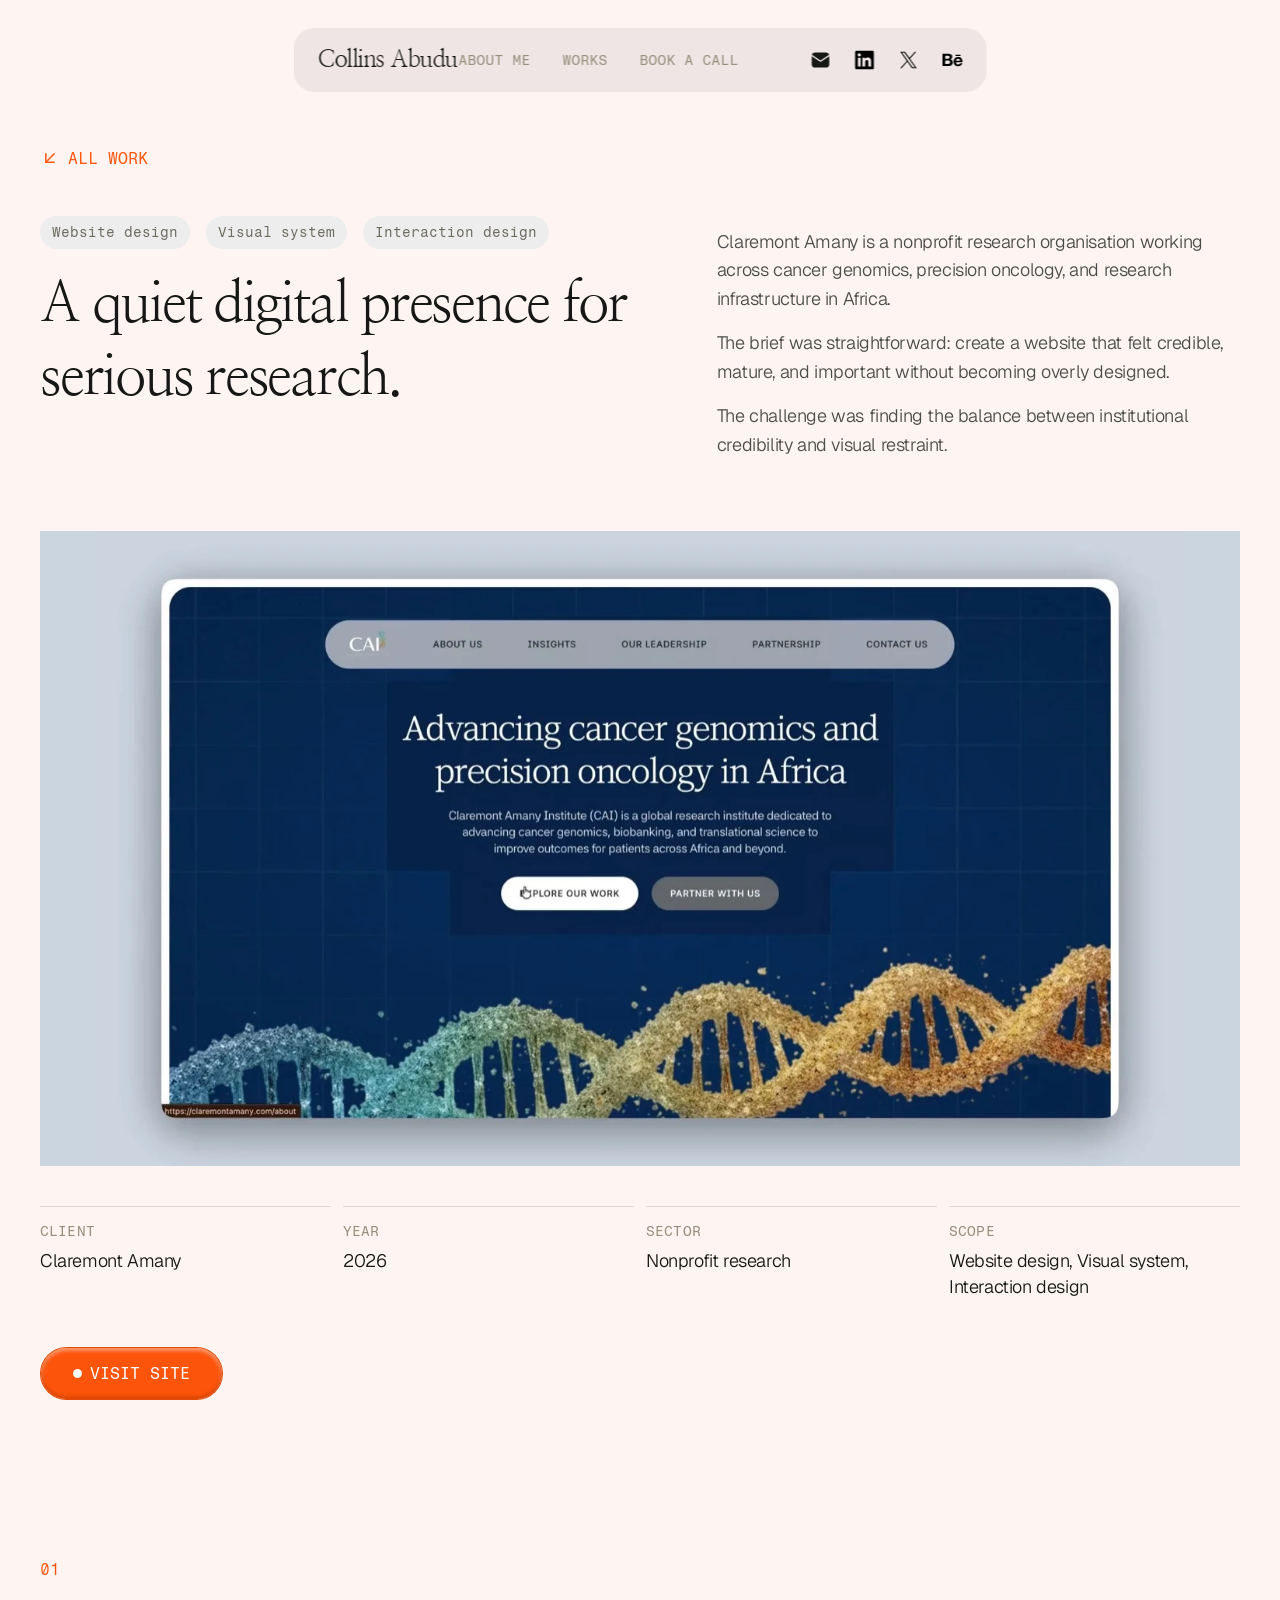
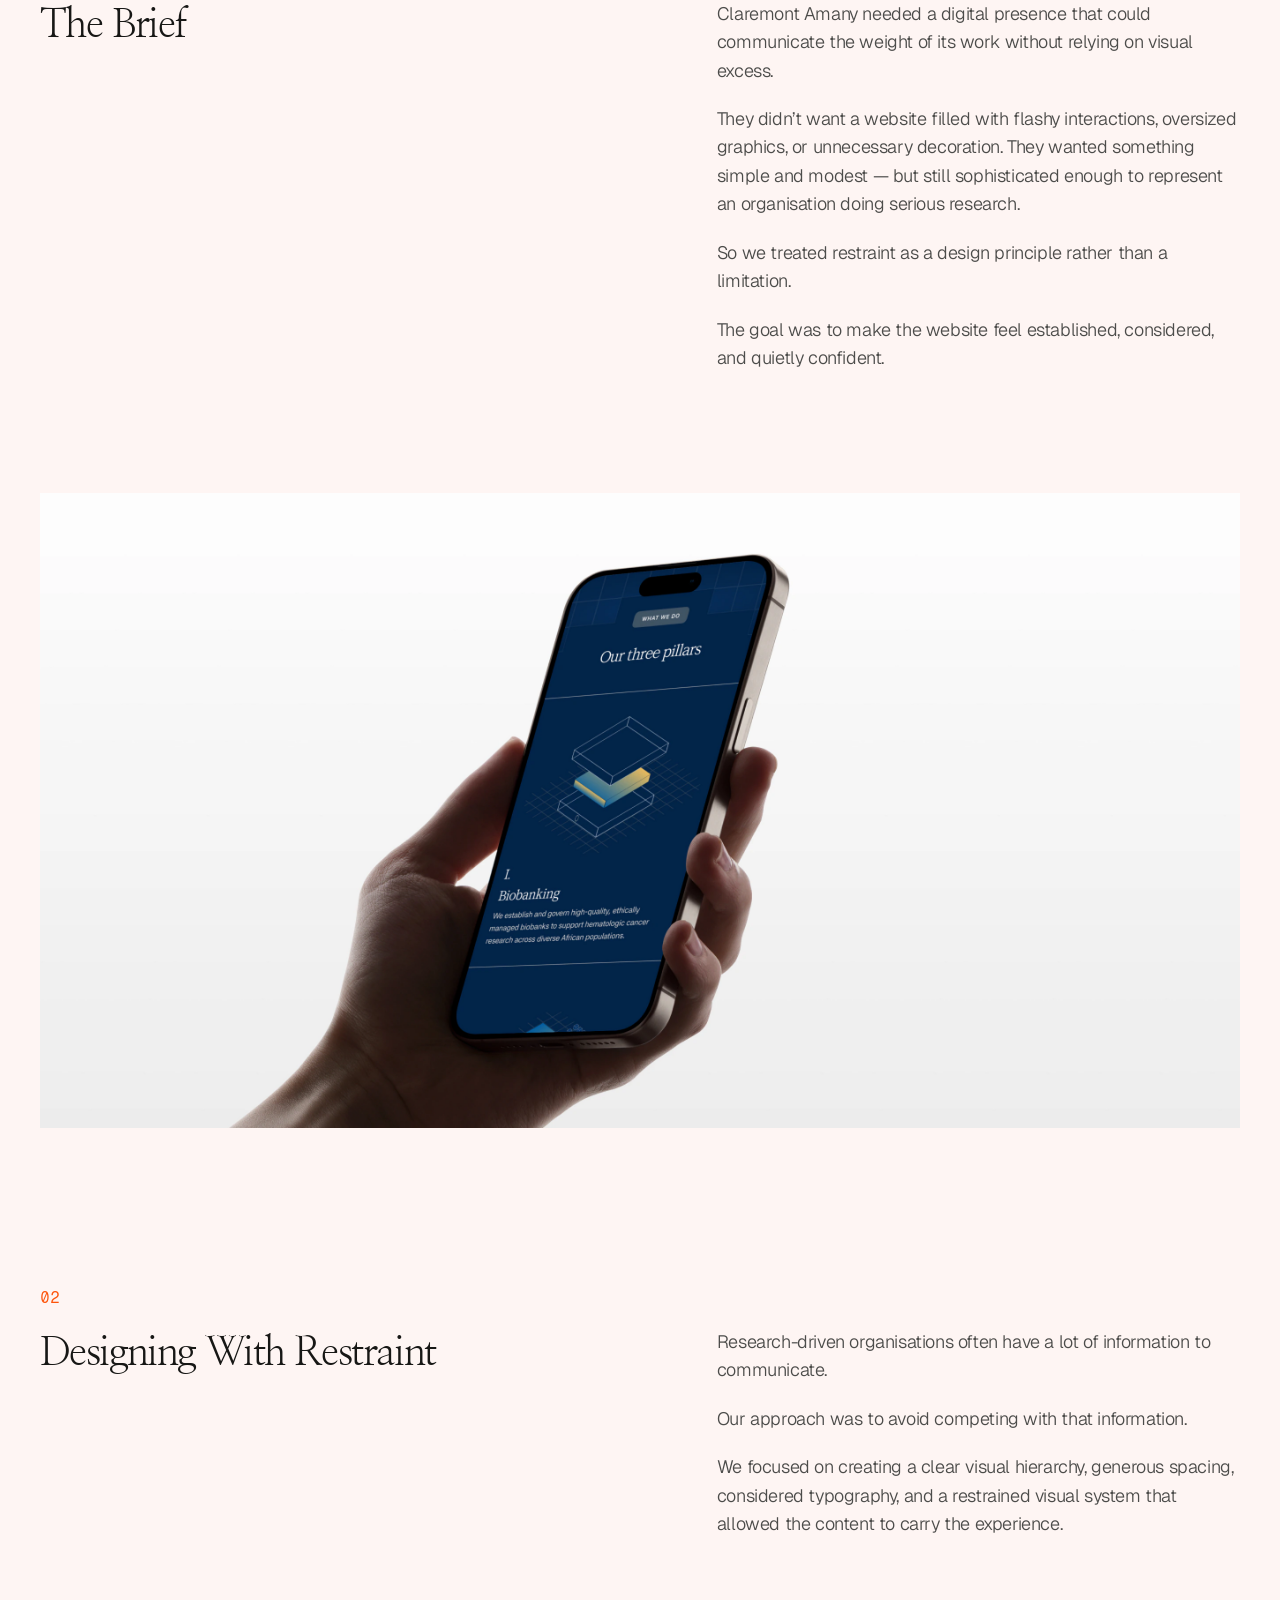
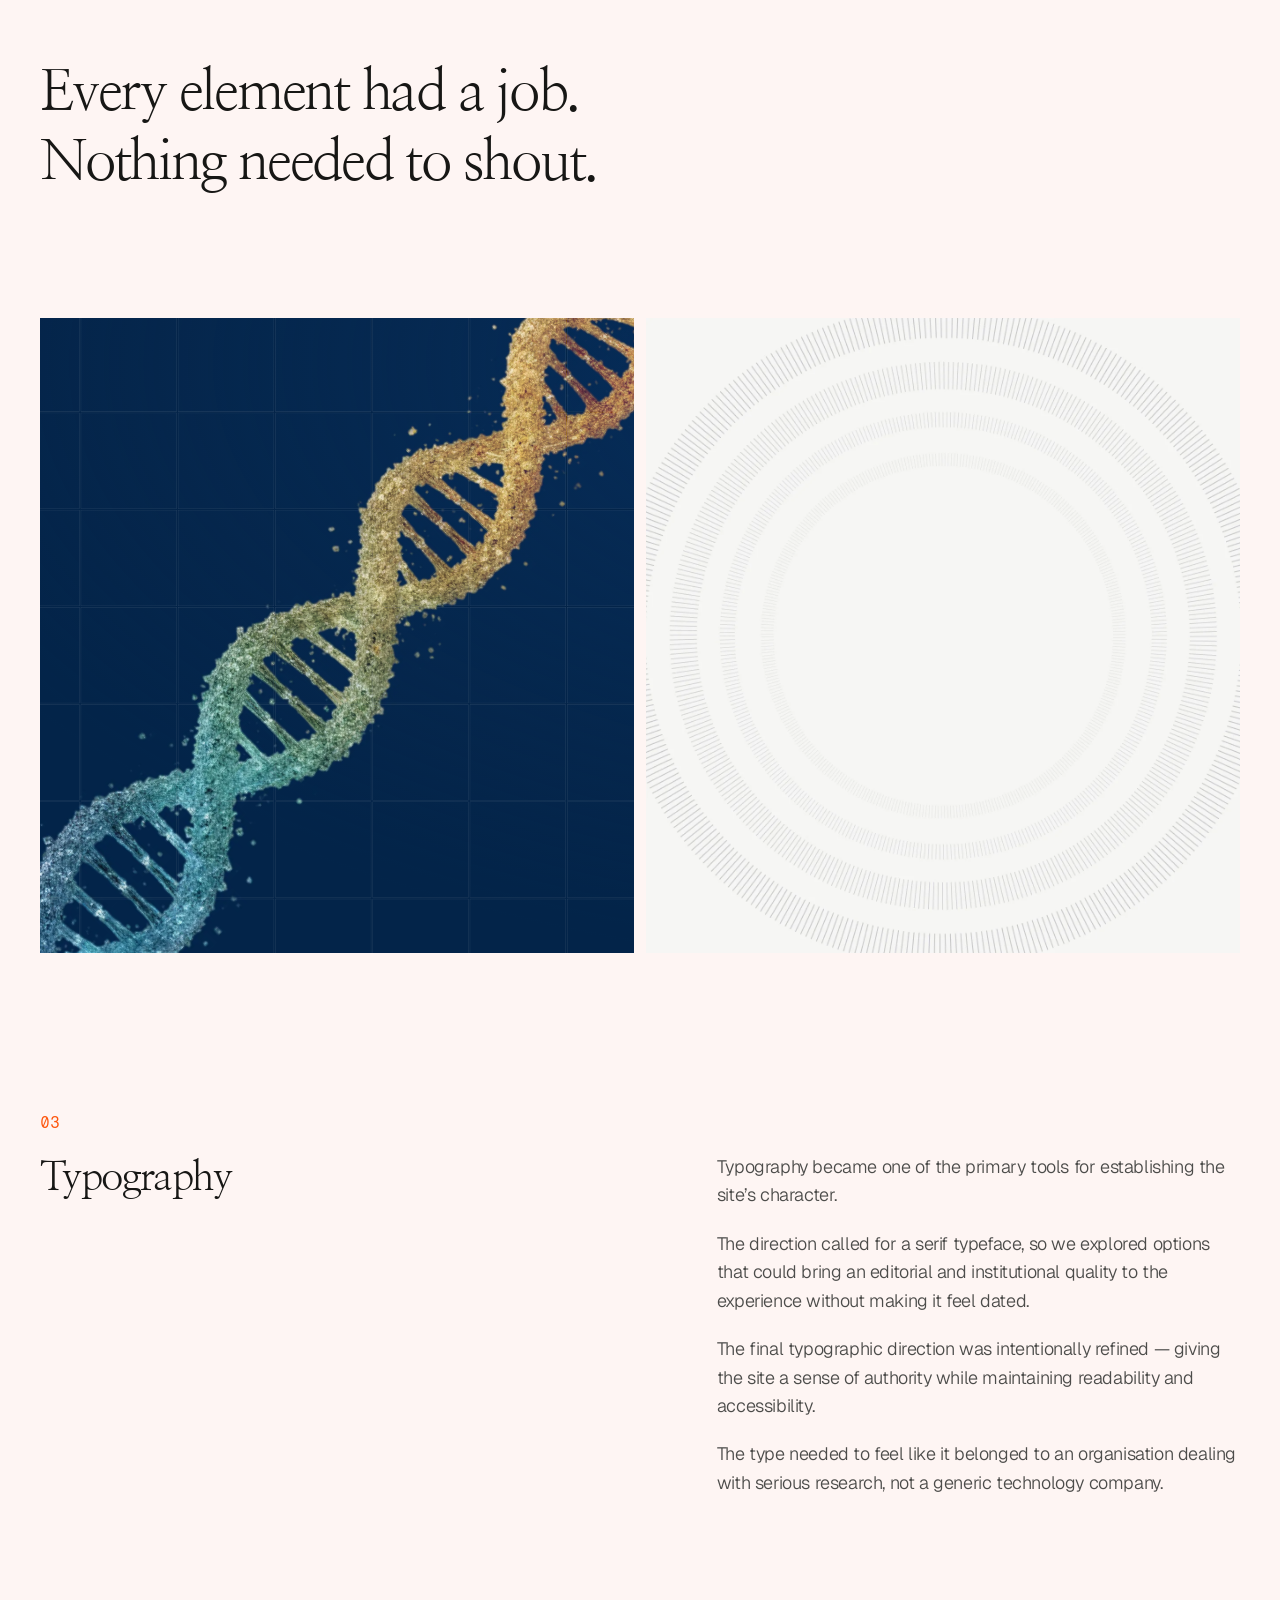
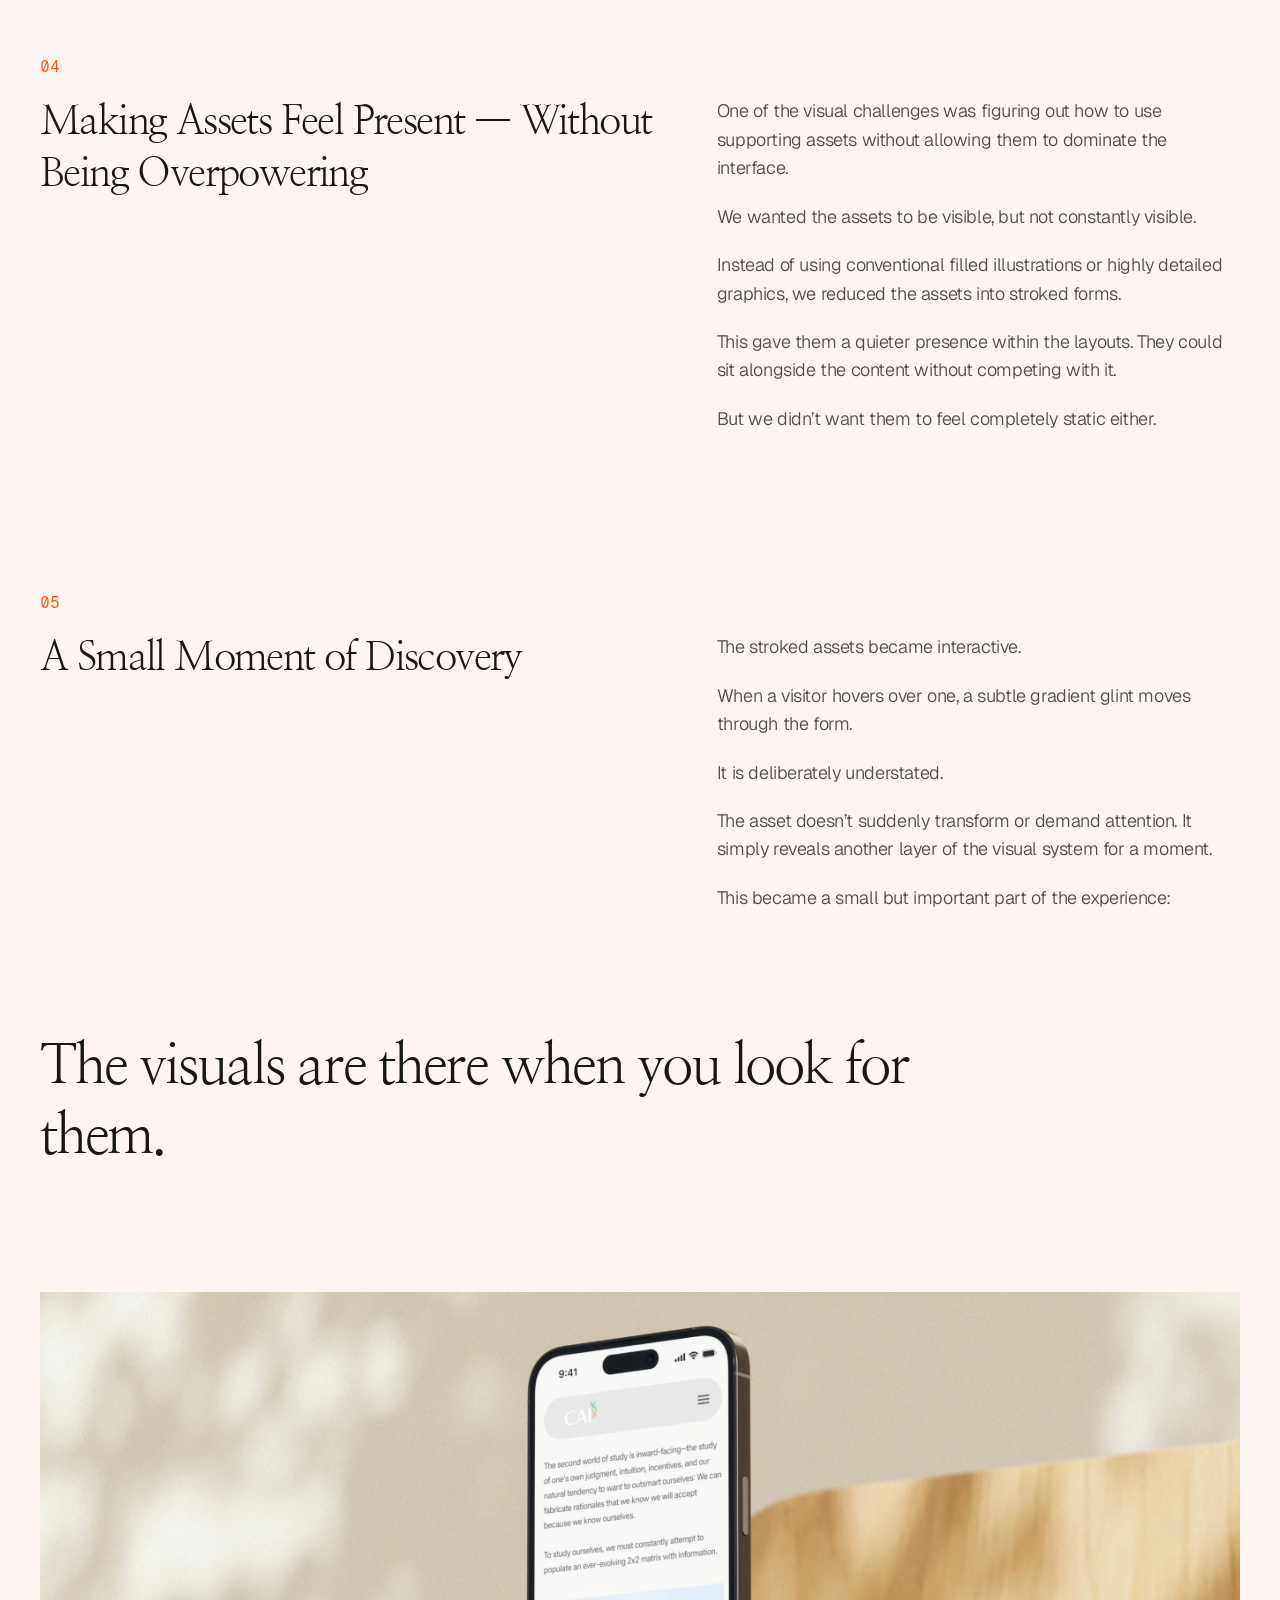
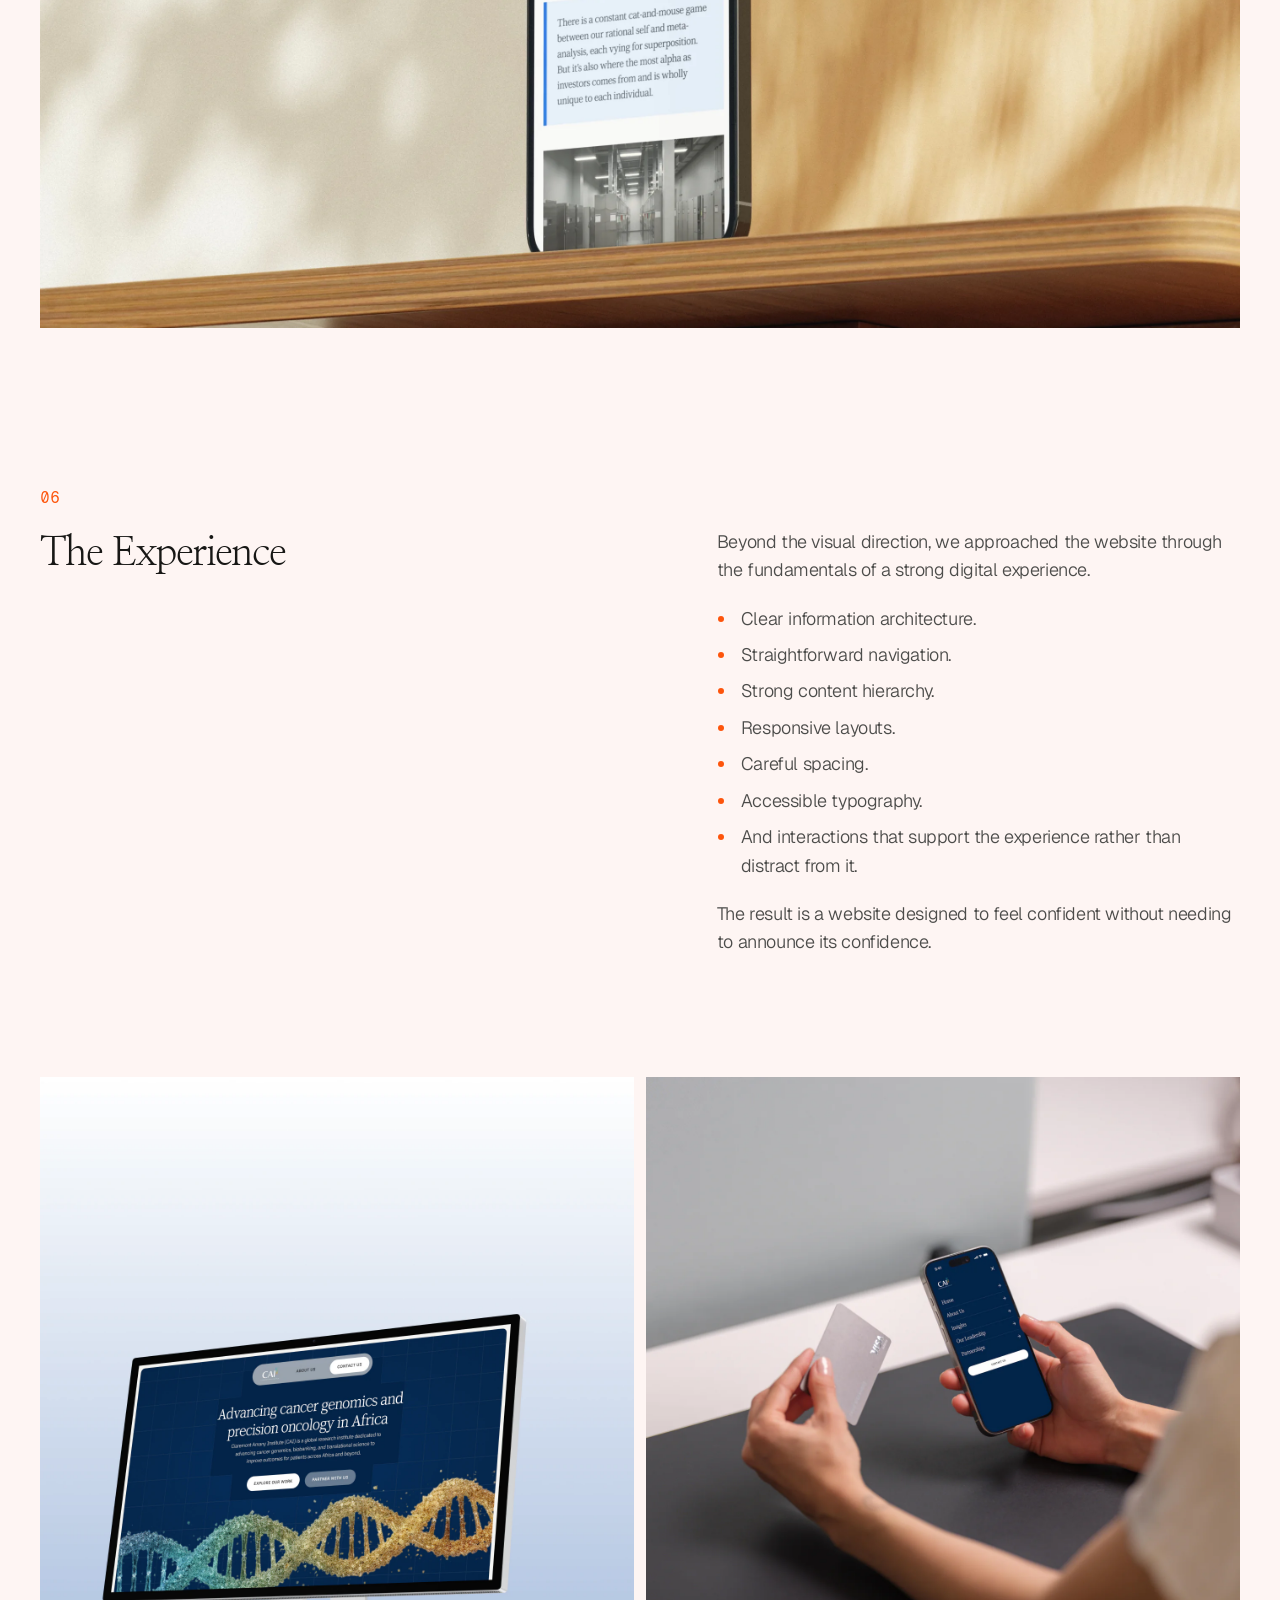
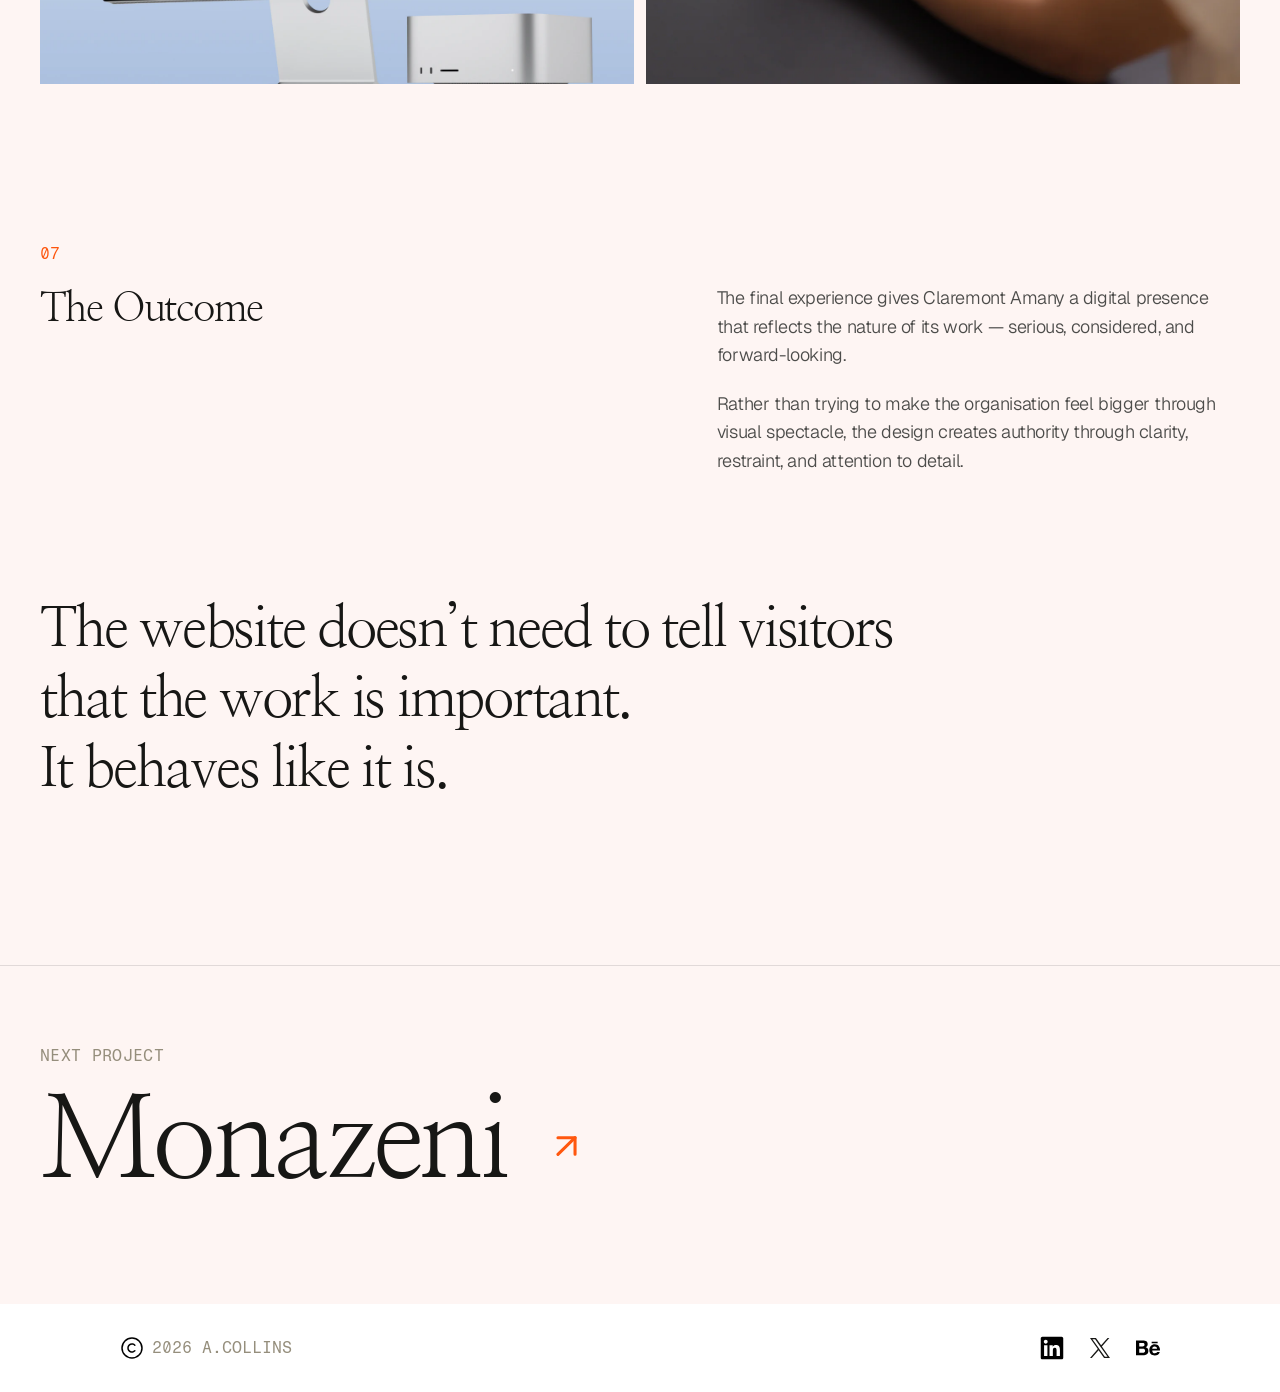
==== work/claremont-amany/index.html @ eef9f042 "Add five case studies and link them from the project grid Brings the Claremont Amany, Monazeni, Nook" ====
<!DOCTYPE html>
<html lang="en">
<head>
<meta charset="UTF-8">
<meta name="viewport" content="width=device-width, initial-scale=1.0">
<title>Claremont Amany — Case study — Collins Abudu</title>
<meta name="description" content="Claremont Amany is a nonprofit research organisation working across cancer genomics, precision oncology, and research infrastructure in Africa.">
<link rel="canonical" href="https://collinsabudu.com/work/claremont-amany/">

<meta property="og:type" content="article">
<meta property="og:url" content="https://collinsabudu.com/work/claremont-amany/">
<meta property="og:site_name" content="Collins Abudu">
<meta property="og:title" content="Claremont Amany — A quiet digital presence for serious research.">
<meta property="og:description" content="Claremont Amany is a nonprofit research organisation working across cancer genomics, precision oncology, and research infrastructure in Africa.">
<meta property="og:image" content="https://collinsabudu.com/assets/video/claremont-amany-site-poster.webp">
<meta property="og:image:alt" content="Scrolling through the Claremont Amany website">

<meta name="twitter:card" content="summary_large_image">
<meta name="twitter:title" content="Claremont Amany — A quiet digital presence for serious research.">
<meta name="twitter:description" content="Claremont Amany is a nonprofit research organisation working across cancer genomics, precision oncology, and research infrastructure in Africa.">
<meta name="twitter:image" content="https://collinsabudu.com/assets/video/claremont-amany-site-poster.webp">

<link rel="preconnect" href="https://fonts.googleapis.com">
<link rel="preconnect" href="https://fonts.gstatic.com" crossorigin>
<link href="https://fonts.googleapis.com/css2?family=Baloo+2:wght@600&family=Barlow:wght@500&family=Fragment+Mono:ital@0;1&family=Geist:wght@100..900&family=Geist+Mono:wght@400&family=Nanum+Myeongjo:wght@400;700&display=swap" rel="stylesheet">
<link rel="stylesheet" href="../../assets/case.css">
<!-- Arms the reveals before first paint, so tagged content is never shown
     and then hidden. Without this the page simply renders fully visible. -->
<script>if(!matchMedia('(prefers-reduced-motion: reduce)').matches)document.documentElement.classList.add('js-motion');</script>
</head>
<body>

  <header class="navbar">
    <a class="navbar__brand" href="../../">Collins Abudu</a>

    <button class="navbar__toggle" type="button"
            aria-expanded="false" aria-controls="primary-menu" aria-label="Toggle navigation menu">
      <span class="navbar__toggle-bar"></span>
      <span class="navbar__toggle-bar"></span>
      <span class="navbar__toggle-bar"></span>
    </button>

    <div class="navbar__menu" id="primary-menu">
      <nav class="navbar__nav" aria-label="Primary">
        <a class="navbar__link" href="../../#about">ABOUT ME</a>
        <a class="navbar__link" href="../../#works">WORKS</a>
        <a class="navbar__link" href="../../#book">BOOK A CALL</a>
      </nav>

      <div class="navbar__social">
        <a href="mailto:collinsabuduac@gmail.com" aria-label="Email Collins">
          <img class="navbar__social-icon" src="../../assets/icon-email.svg" alt="Email" width="20" height="20">
        </a>
        <a href="https://www.linkedin.com/in/collins-abudu-300a701b8" target="_blank" rel="noopener noreferrer" aria-label="LinkedIn">
          <img class="navbar__social-icon" src="../../assets/icon-linkedin.svg" alt="LinkedIn" width="20" height="20">
        </a>
        <a href="https://x.com/oseelamar14" target="_blank" rel="noopener noreferrer" aria-label="X">
          <img class="navbar__social-icon" src="../../assets/icon-x.svg" alt="X" width="20" height="20">
        </a>
        <a href="https://www.behance.net/Oseelamar" target="_blank" rel="noopener noreferrer" aria-label="Behance">
          <img class="navbar__social-icon" src="../../assets/icon-behance.svg" alt="Behance" width="20" height="20">
        </a>
      </div>
    </div>
  </header>

<div class="page">

  <main class="case">

    <a class="case-back" href="../../#works">
      <img class="case-back__arrow" src="../../assets/icon-arrow.svg" alt="" aria-hidden="true">ALL WORK
    </a>

    <header class="case-header">
      <div data-reveal class="case-header__main">
        <ul class="tags"><li class="tag">Website design</li><li class="tag">Visual system</li><li class="tag">Interaction design</li></ul>
        <h1 class="case-title">A quiet digital presence for serious research.</h1>
      </div>
      <div data-reveal class="case-intro"><p>Claremont Amany is a nonprofit research organisation working across cancer genomics, precision oncology, and research infrastructure in Africa.</p><p>The brief was straightforward: create a website that felt credible, mature, and important without becoming overly designed.</p><p>The challenge was finding the balance between institutional credibility and visual restraint.</p></div>
    </header>

    <figure data-reveal class="case-figure case-figure--hero"><div class="case-media"><video src="../../assets/video/claremont-amany-site.mp4" poster="../../assets/video/claremont-amany-site-poster.webp" aria-label="Scrolling through the Claremont Amany website" style="object-fit:contain;background:#CBD5E0;" autoplay muted loop playsinline></video></div></figure>

    <dl data-reveal class="case-meta"><div class="case-meta__item"><dt>Client</dt><dd>Claremont Amany</dd></div><div class="case-meta__item"><dt>Year</dt><dd>2026</dd></div><div class="case-meta__item"><dt>Sector</dt><dd>Nonprofit research</dd></div><div class="case-meta__item"><dt>Scope</dt><dd>Website design, Visual system, Interaction design</dd></div></dl>
      <a data-reveal class="cta case-visit" href="https://claremontamany.com/" target="_blank" rel="noopener noreferrer"><span class="cta__inner"><span class="cta__dot" aria-hidden="true"></span><span class="cta__label">VISIT SITE</span></span></a>

      <section data-reveal class="case-chapter"><div class="case-chapter__head"><p class="case-kicker">01</p><h3 class="case-chapter__title">The Brief</h3></div><div class="case-chapter__body"><p>Claremont Amany needed a digital presence that could communicate the weight of its work without relying on visual excess.</p><p>They didn’t want a website filled with flashy interactions, oversized graphics, or unnecessary decoration. They wanted something simple and modest — but still sophisticated enough to represent an organisation doing serious research.</p><p>So we treated restraint as a design principle rather than a limitation.</p><p>The goal was to make the website feel established, considered, and quietly confident.</p></div></section>
      <figure data-reveal class="case-figure case-figure--full"><div class="case-media"><img src="../../assets/work/claremont-phone-hand.webp" alt="A hand holding a phone showing the Claremont Amany “Our three pillars” page, opening on Biobanking" loading="lazy" decoding="async"></div></figure>
      <section data-reveal class="case-chapter"><div class="case-chapter__head"><p class="case-kicker">02</p><h3 class="case-chapter__title">Designing With Restraint</h3></div><div class="case-chapter__body"><p>Research-driven organisations often have a lot of information to communicate.</p><p>Our approach was to avoid competing with that information.</p><p>We focused on creating a clear visual hierarchy, generous spacing, considered typography, and a restrained visual system that allowed the content to carry the experience.</p></div></section>
      <p data-reveal class="case-statement">Every element had a job.<br>Nothing needed to shout.</p>
      <div data-reveal class="case-pair"><figure class="case-figure "><div class="case-media"><div class="case-dna" role="img" aria-label="A glowing DNA double helix drifting across a navy grid"><img class="case-dna__helix" src="../../assets/work/claremont-dna/dna.webp" alt="" loading="lazy" decoding="async"><img class="case-dna__grid" src="../../assets/work/claremont-dna/grid.svg" alt="" loading="lazy"></div></div></figure><figure class="case-figure "><div class="case-media"><video src="../../assets/video/claremont-rings.mp4" poster="../../assets/work/claremont-rings.webp" aria-label="Four rings of fine grey lines turning slowly, each in the opposite direction to the next" autoplay muted loop playsinline></video></div></figure></div>
      <section data-reveal class="case-chapter"><div class="case-chapter__head"><p class="case-kicker">03</p><h3 class="case-chapter__title">Typography</h3></div><div class="case-chapter__body"><p>Typography became one of the primary tools for establishing the site’s character.</p><p>The direction called for a serif typeface, so we explored options that could bring an editorial and institutional quality to the experience without making it feel dated.</p><p>The final typographic direction was intentionally refined — giving the site a sense of authority while maintaining readability and accessibility.</p><p>The type needed to feel like it belonged to an organisation dealing with serious research, not a generic technology company.</p></div></section>
      <section data-reveal class="case-chapter"><div class="case-chapter__head"><p class="case-kicker">04</p><h3 class="case-chapter__title">Making Assets Feel Present — Without Being Overpowering</h3></div><div class="case-chapter__body"><p>One of the visual challenges was figuring out how to use supporting assets without allowing them to dominate the interface.</p><p>We wanted the assets to be visible, but not constantly visible.</p><p>Instead of using conventional filled illustrations or highly detailed graphics, we reduced the assets into stroked forms.</p><p>This gave them a quieter presence within the layouts. They could sit alongside the content without competing with it.</p><p>But we didn’t want them to feel completely static either.</p></div></section>
      <section data-reveal class="case-chapter"><div class="case-chapter__head"><p class="case-kicker">05</p><h3 class="case-chapter__title">A Small Moment of Discovery</h3></div><div class="case-chapter__body"><p>The stroked assets became interactive.</p><p>When a visitor hovers over one, a subtle gradient glint moves through the form.</p><p>It is deliberately understated.</p><p>The asset doesn’t suddenly transform or demand attention. It simply reveals another layer of the visual system for a moment.</p><p>This became a small but important part of the experience:</p></div></section>
      <p data-reveal class="case-statement">The visuals are there when you look for them.</p>
      <figure data-reveal class="case-figure case-figure--full"><div class="case-media"><img src="../../assets/work/claremont-phone-desk.webp" alt="The Claremont Amany site on a phone standing on a wooden shelf in soft sunlight, showing an article and a pull quote" loading="lazy" decoding="async"></div></figure>
      <section data-reveal class="case-chapter"><div class="case-chapter__head"><p class="case-kicker">06</p><h3 class="case-chapter__title">The Experience</h3></div><div class="case-chapter__body"><p>Beyond the visual direction, we approached the website through the fundamentals of a strong digital experience.</p><ul class="case-list case-list--bullets"><li>Clear information architecture.</li><li>Straightforward navigation.</li><li>Strong content hierarchy.</li><li>Responsive layouts.</li><li>Careful spacing.</li><li>Accessible typography.</li><li>And interactions that support the experience rather than distract from it.</li></ul><p>The result is a website designed to feel confident without needing to announce its confidence.</p></div></section>
      <div data-reveal class="case-pair" style="--pair-ratio:704 / 720"><figure class="case-figure "><div class="case-media"><img src="../../assets/work/claremont-studio-display.webp" alt="The Claremont Amany homepage, “Advancing cancer genomics and precision oncology in Africa”, on a desktop monitor beside a Mac Studio" loading="lazy" decoding="async"></div></figure><figure class="case-figure "><div class="case-media"><img src="../../assets/work/claremont-phone-card.webp" alt="Hands holding a phone showing the Claremont Amany mobile menu, next to a bank card, at a desk" loading="lazy" decoding="async"></div></figure></div>
      <section data-reveal class="case-chapter"><div class="case-chapter__head"><p class="case-kicker">07</p><h3 class="case-chapter__title">The Outcome</h3></div><div class="case-chapter__body"><p>The final experience gives Claremont Amany a digital presence that reflects the nature of its work — serious, considered, and forward-looking.</p><p>Rather than trying to make the organisation feel bigger through visual spectacle, the design creates authority through clarity, restraint, and attention to detail.</p></div></section>
      <p data-reveal class="case-statement">The website doesn’t need to tell visitors that the work is important.<br>It behaves like it is.</p>

    <a class="case-next" href="../../work/monazeni/">
      <span class="case-kicker">Next project</span>
      <span class="case-next__title">Monazeni
        <img src="../../assets/icon-arrow.svg" width="20" height="20" alt="">
      </span>
    </a>

  </main>

  <footer class="footer">
    <div data-reveal class="footer__credit">
      <img class="footer__mark footer__mark--lg" src="../../assets/icon-copyright.svg" alt="" width="24" height="24">
      <img class="footer__mark footer__mark--sm" src="../../assets/icon-copyright-18.svg" alt="" width="18" height="18">
      <p class="footer__text">2026 A.Collins</p>
    </div>

    <div data-reveal class="footer__social">
      <a href="https://www.linkedin.com/in/collins-abudu-300a701b8" target="_blank" rel="noopener noreferrer" aria-label="LinkedIn">
        <img class="footer__icon" src="../../assets/icon-linkedin-24.svg" alt="LinkedIn" width="24" height="24">
      </a>
      <a href="https://x.com/oseelamar14" target="_blank" rel="noopener noreferrer" aria-label="X">
        <img class="footer__icon" src="../../assets/icon-x-24.svg" alt="X" width="24" height="24">
      </a>
      <a href="https://www.behance.net/Oseelamar" target="_blank" rel="noopener noreferrer" aria-label="Behance">
        <img class="footer__icon" src="../../assets/icon-behance-24.svg" alt="Behance" width="24" height="24">
      </a>
    </div>
  </footer>

</div>

<script src="../../assets/case.js"></script>
</body>
</html>
---- assets/case.css ----
/* ============================================================
   Case-study pages — collinsabudu.com

   Generated: the page chrome (tokens, navbar, footer, reveals) mirrors
   index.html, and the case-study layout is ported from the studio site and
   rethemed onto this site's light palette and three typefaces.
   ============================================================ */
/* ============================================================
   Design tokens
   ============================================================ */
:root {
  /* Colors */
  --color-page:            #fef5f3;
  --color-ink:             #171715;
  --color-muted:           #958e7c;
  --color-accent:          #fd540b;
  --color-accent-border:   #e44a03;
  --color-accent-muted:    #b3aca9;
  --color-accent-shade:    #cf4100;
  --color-accent-tint:     #ffb898;
  --color-dot-muted:       #d9d9d9;
  --color-dot-light:       #fffef8;
  --color-on-accent:       #ffffff;
  --color-nav-surface:     rgba(221, 214, 214, 0.5);
  --color-body:            #4c4c4a;
  --color-surface:         #ffffff;
  --color-tile-neutral:    #e3e3e3;
  --color-tile-jitter:     #7a40ed;
  --color-tile-claude:     #d77655;
  --color-tile-illustrator:#330000;
  --color-note-blue:       #acd1ec;
  --color-note-orange:     #faa823;
  --color-note-cream:      #f8ebd8;
  --color-note-ink:        #062134;
  --color-tag:             #4c4c48;
  --color-rule:            rgba(255, 255, 255, 0.3);
  --color-link:            #ff570e;
  --color-pending:         #b9b9b9;
  --color-tag-surface:     #ededed;
  --color-tag-text:        #6d6a60;
  --gradient-statement:    linear-gradient(180deg, #fff7f5 0%, #ffffff 74.052%, #ffffff 100%);

  /* Typography */
  --font-display:  "Nanum Myeongjo", "Times New Roman", serif;
  --font-mono:     "Fragment Mono", "Courier New", monospace;
  --font-editorial: "PP Editorial New", "Nanum Myeongjo", "Times New Roman", serif;
  --font-sans:     "Geist", -apple-system, "Helvetica Neue", Arial, sans-serif;
  --font-sans-mono: "Geist Mono", "Courier New", monospace;

  --fs-display:   120px;
  --fs-brand:     24px;
  --fs-lead:      24px;
  --fs-section:   88px;
  --fs-quote:     72px;
  --fs-item:      36px;
  --fs-body:      16px;
  --fs-nav:       14px;

  --lh-display:   124px;
  --lh-lead:      1.64;
  --lh-section:   96px;
  --lh-quote:     96px;
  --lh-item:      56px;
  --ls-display:   -4.8px;
  --ls-brand:     -0.48px;
  --ls-lead:      -0.6px;
  --ls-section:   -4.4px;
  --ls-quote:     -3.6px;
  --ls-item:      -2.16px;
  --ls-desc:      -0.4px;

  /* Spacing */
  --space-1:   6px;
  --space-2:   8px;
  --space-3:   16px;
  --space-4:   20px;
  --space-5:   24px;
  --space-6:   28px;
  --space-7:   32px;
  --space-8:   72px;
  --space-9:   140px;

  /* Radii */
  --radius-nav:        21px;
  --radius-pill:       44px;
  --radius-pill-inner: 41px;

  /* Shadows */
  --shadow-cta: inset 0 -2px 4px 0 var(--color-accent-shade),
                inset 0 2px 4px 0 var(--color-accent-tint);

  /* Layout */
  --frame-width: 1440px;
  --nav-pad-x: var(--space-5);
}
/* ============================================================
   Base
   ============================================================ */
*,
*::before,
*::after { box-sizing: border-box; }
html { -webkit-text-size-adjust: 100%; }
body {
  margin: 0;
  background-color: var(--color-page);
  color: var(--color-ink);
  font-family: var(--font-mono);
  -webkit-font-smoothing: antialiased;
  -moz-osx-font-smoothing: grayscale;
}
img { display: block; max-width: 100%; }
a { color: inherit; text-decoration: none; }
/* ============================================================
   Block: page
   ============================================================ */
.page {
  position: relative;
  width: 100%;
  max-width: var(--frame-width);
  margin: 0 auto;
  /* clip, not hidden: `hidden` would make this a scroll container and break
     position:sticky for the pinned notes sequence inside it. */
  overflow-x: clip;
}
/* ============================================================
   Block: navbar
   ============================================================ */
.navbar {
  position: fixed;
  top: var(--space-6);
  left: 50%;
  transform: translateX(-50%);
  z-index: 10;
  display: flex;
  align-items: center;
  justify-content: flex-end;
  gap: var(--space-8);
  width: calc(100% - 48px);
  max-width: 693px;
  min-height: 64px;
  padding: var(--space-4) var(--nav-pad-x);
  border-radius: var(--radius-nav);
  background-color: var(--color-nav-surface);
  -webkit-backdrop-filter: blur(2px);
  backdrop-filter: blur(2px);
}
/* The wrapper only groups the links and socials for the mobile panel —
   on desktop its children sit directly on the navbar's flex row. */
.navbar__menu { display: contents; }
.navbar__brand {
  position: absolute;
  top: 50%;
  left: var(--nav-pad-x);
  transform: translateY(-50%);
  font-family: var(--font-editorial);
  font-weight: 200;
  font-size: var(--fs-brand);
  line-height: 1;
  letter-spacing: var(--ls-brand);
  color: var(--color-ink);
  text-align: center;
}
.navbar__toggle {
  display: none;
  width: 40px;
  height: 40px;
  padding: 10px;
  border: 0;
  border-radius: 10px;
  background: transparent;
  cursor: pointer;
}
.navbar__toggle-bar {
  display: block;
  width: 20px;
  height: 1.5px;
  margin: 0 auto;
  background-color: var(--color-ink);
  transition: transform 0.3s ease, opacity 0.3s ease;
}
.navbar__toggle-bar + .navbar__toggle-bar { margin-top: 5px; }
.navbar__toggle[aria-expanded="true"] .navbar__toggle-bar:nth-child(1) {
  transform: translateY(6.5px) rotate(45deg);
}
.navbar__toggle[aria-expanded="true"] .navbar__toggle-bar:nth-child(2) {
  opacity: 0;
}
.navbar__toggle[aria-expanded="true"] .navbar__toggle-bar:nth-child(3) {
  transform: translateY(-6.5px) rotate(-45deg);
}
.navbar__nav {
  display: flex;
  align-items: center;
  gap: var(--space-7);
}
.navbar__link {
  font-family: var(--font-mono);
  font-weight: 400;
  font-size: var(--fs-nav);
  line-height: normal;
  color: var(--color-muted);
  white-space: nowrap;
}
.navbar__social {
  display: flex;
  align-items: center;
  gap: var(--space-5);
}
.navbar__social-icon {
  width: 20px;
  height: 20px;
}
/* ============================================================
   Block: cta
   ============================================================ */
/* Figma draws the stroke inside the frame bounds, so an inset ring is used
   instead of a border, which would add 2px to the button's width and height. */
.cta {
  display: inline-flex;
  flex-direction: column;
  align-items: flex-start;
  padding: 1px;
  border-radius: var(--radius-pill);
  box-shadow: inset 0 0 0 1px var(--color-accent-border);
}
.cta__inner {
  position: relative;
  display: flex;
  align-items: center;
  justify-content: center;
  gap: var(--space-2);
  padding: var(--space-3) var(--space-7);
  border-radius: var(--radius-pill-inner);
  background-color: var(--color-accent);
  box-shadow: var(--shadow-cta);
}
/* Figma pairs the two buttons on one row, 20px apart. */
.cta-group {
  display: flex;
  align-items: center;
  justify-content: center;
  flex-wrap: wrap;
  gap: 20px;
}
/* Secondary: flat taupe pill — no accent ring, no dot, no inset highlight. */
.cta--secondary { box-shadow: none; }
.cta--secondary .cta__inner {
  background-color: var(--color-accent-muted);
  box-shadow: none;
}
.cta__dot {
  flex-shrink: 0;
  width: 9px;
  height: 9px;
  border-radius: 50%;
  background-color: var(--color-dot-light);
}
.cta__label {
  font-family: var(--font-mono);
  font-weight: 400;
  font-size: var(--fs-body);
  line-height: normal;
  color: var(--color-on-accent);
  white-space: nowrap;
}
/* ============================================================
   Block: footer
   ============================================================ */
.footer {
  display: flex;
  align-items: center;
  justify-content: space-between;
  padding: 32px 120px;
  background-color: var(--color-surface);
}
.footer__credit {
  display: flex;
  align-items: center;
  gap: 8px;
}
.footer__mark {
  flex-shrink: 0;
  width: 24px;
  height: 24px;
}
/* Figma ships the mark at two sizes with the same 1.5px stroke, so the
   smaller one is its own file rather than the large one scaled down. */
.footer__mark--sm { display: none; }
.footer__text {
  margin: 0;
  font-family: var(--font-mono);
  font-weight: 400;
  font-size: 16px;
  line-height: normal;
  text-transform: uppercase;
  color: var(--color-muted);
  white-space: nowrap;
}
.footer__social {
  display: flex;
  align-items: center;
  gap: 24px;
}
.footer__icon {
  width: 24px;
  height: 24px;
}
/* ============================================================
   Motion

   Reveals are armed by the `js-motion` class, which is only set when
   scripting is available and reduced motion is not requested — so the page
   is fully visible and static in either of those cases.
   ============================================================ */
@media (prefers-reduced-motion: no-preference) {
  html { scroll-behavior: smooth; }
}
.js-motion [data-reveal] {
  opacity: 0;
  transform: translateY(14px);
  transition:
    opacity 640ms cubic-bezier(0.22, 0.61, 0.36, 1) var(--reveal-delay, 0ms),
    transform 640ms cubic-bezier(0.22, 0.61, 0.36, 1) var(--reveal-delay, 0ms);
}
.js-motion [data-reveal].is-revealed {
  opacity: 1;
  transform: none;
}
/* Hover polish — all restrained, all reversible. */
.navbar__link,
.project__link { transition: color 200ms ease; }
.navbar__link:hover { color: var(--color-ink); }
.navbar__social a,
.footer__social a { transition: opacity 200ms ease; }
.navbar__social a:hover,
.footer__social a:hover { opacity: 0.6; }
.cta__inner { transition: transform 250ms ease, filter 250ms ease; }
.cta:hover .cta__inner {
  transform: translateY(-1px);
  filter: brightness(1.04);
}
@media (prefers-reduced-motion: reduce) {
  .navbar__link,
  .project__link,
  .navbar__social a,
  .footer__social a,
  .cta__inner,
  .project__arrow,
  .project__image,
  .stack__tile { transition: none; }

  .cta:hover .cta__inner,
  .project:hover .project__image,
  .project__link:hover .project__arrow,
  .stack__item:hover .stack__tile { transform: none; }
}
@media (max-width: 1024px) {
  :root {
    --fs-display: 76px;
    --lh-display: 80px;
    --ls-display: -3.04px;
    --space-9: 148px;
  }
  .navbar {
    flex-wrap: wrap;
    column-gap: var(--space-4);
    row-gap: 0;
    max-width: 693px;
  }
  /* Opened, the panel sits over the hero artwork, so it leans harder on the
     blur and a more opaque ground to stay legible against it. */
  .navbar.is-expanded {
    background-color: rgba(236, 232, 228, 0.82);
    -webkit-backdrop-filter: blur(16px) saturate(140%);
    backdrop-filter: blur(16px) saturate(140%);
  }
  .navbar__brand {
    top: var(--space-4);
    transform: none;
    display: flex;
    align-items: center;
    height: 40px;
    text-align: left;
  }
  .navbar__toggle {
    display: block;
    order: 2;
  }
  .navbar__menu {
    order: 3;
    display: flex;
    flex-direction: column;
    align-items: center;
    gap: var(--space-4);
    width: 100%;
    max-height: 0;
    overflow: hidden;
    opacity: 0;
    visibility: hidden;
    transition: max-height 0.35s ease, opacity 0.25s ease,
                margin-top 0.35s ease, visibility 0s linear 0.35s;
  }
  .navbar__menu.is-open {
    max-height: 320px;
    margin-top: var(--space-4);
    opacity: 1;
    visibility: visible;
    transition: max-height 0.35s ease, opacity 0.25s ease 0.05s,
                margin-top 0.35s ease, visibility 0s linear 0s;
  }
  .navbar__nav {
    flex-direction: column;
    gap: var(--space-3);
  }
  .navbar__social {
    justify-content: center;
  }
  .footer { padding: 32px 64px; }
}

@media (max-width: 768px) {
  :root {
    --fs-display: 44px;
    --lh-display: 46px;
    --ls-display: -1.76px;
    --fs-body: 12px;
    --fs-brand: 20px;
    --space-9: 148px;
    --space-3: 10px;
    --space-7: 24px;
    --nav-pad-x: 20px;
  }
  .navbar {
    width: calc(100% - 32px);
  }
  .cta__inner { padding: 14px var(--space-7); }
  /* Phone footer stacks and centres, socials above the credit line. */
  .footer {
    flex-direction: column-reverse;
    justify-content: center;
    gap: 24px;
    padding: 16px 24px 24px;
  }
  .footer__social { gap: 24px; }
  .footer__icon {
    width: 20px;
    height: 20px;
  }
  .footer__credit { gap: 8px; }
  .footer__mark--lg { display: none; }
  .footer__mark--sm {
    display: block;
    width: 18px;
    height: 18px;
  }
  .footer__text { font-size: 14px; }
}

/* ============================================================
   Case-study page shell
   ============================================================ */
.case {
  --gutter: 40px;
  --ease-out: cubic-bezier(0.16, 1, 0.3, 1);
  --case-rule: rgba(23, 23, 21, 0.12);
  --case-media-bg: #f2eae7;
  display: block;
  padding: 148px var(--gutter) 0;
}

.case-back {
  display: inline-flex;
  align-items: center;
  gap: 8px;
  margin-bottom: 48px;
  font-family: var(--font-mono);
  font-size: 16px;
  line-height: normal;
  color: var(--color-link);
  text-decoration: none;
  transition: gap 0.2s ease;
}

.case-back:hover { gap: 14px; }

.case-back__arrow {
  width: 20px;
  height: 20px;
  transform: rotate(180deg);
}

/* Tag pills, matching the project cards on the landing page */
.tags {
  display: flex;
  align-items: center;
  flex-wrap: wrap;
  gap: 16px;
  margin: 0;
  padding: 0;
  list-style: none;
}

.tag {
  display: flex;
  align-items: center;
  justify-content: center;
  padding: 8px 12px;
  border-radius: 30px;
  background-color: var(--color-tag-surface);
  font-family: var(--font-mono);
  font-weight: 400;
  font-size: var(--fs-nav);
  line-height: normal;
  color: var(--color-tag-text);
  white-space: nowrap;
}

/* "Visit site" sits with the project facts, in the landing page's CTA shape */
.case-visit {
  align-self: flex-start;
  margin-top: 48px;
}

/* Header: tags + title on the left, intro on the right */
.case-header {
  display: flex;
  justify-content: space-between;
  align-items: flex-start;
  gap: 40px;
}
.case-header__main {
  display: flex;
  flex-direction: column;
  gap: 20px;
  flex: 0 1 656px;
}
.case-header .tag {
  border-radius: 20px;
}
.case-title {
  margin: 0;
  font-weight: 500;
  font-size: 56px;
  line-height: 1.3;
  letter-spacing: -1.12px;
}
.case-intro,
.case-chapter__body p {
  margin: 0;
  color: var(--color-body);
  font-size: 18px;
  line-height: 1.58;
  letter-spacing: -0.18px;
}
.case-intro {
  display: flex;
  flex-direction: column;
  gap: 16px;
  flex: 0 1 539px;
  padding-top: 12px;
}
.case-intro p {
  margin: 0;
}
/* Large standalone line that closes a chapter */
.case-statement {
  max-width: 900px;
  margin: 120px 0 0;
  font-size: 56px;
  line-height: 1.25;
  letter-spacing: -1.68px;
}
/* Right-column text that continues a chapter after a full-width block */
.case-chapter.case-chapter--continued {
  margin-top: 80px;
}
/* Press logos (Figma "Section 1"): TV row above, magazines below, centred */
.case-press {
  --logo-scale: 1;
  display: flex;
  flex-direction: column;
  align-items: center;
  gap: 82px;
  margin-top: 120px;
  padding: 80px 0;
}
.case-press__row {
  display: flex;
  flex-wrap: wrap;
  justify-content: center;
  align-items: center;
  gap: 32px 48px;
  margin: 0;
  padding: 0;
  list-style: none;
}
.case-press__row:first-child {
  column-gap: 26px;
}
.case-press__row li {
  display: flex;
  align-items: center;
  justify-content: center;
}
.case-press__row img {
  width: calc(var(--logo-w) * var(--logo-scale));
  height: calc(var(--logo-h) * var(--logo-scale));
}
/* Short list inside a chapter (e.g. "The Experience") */
.case-list {
  margin: 0;
  padding: 0;
  list-style: none;
  border-bottom: 1px solid var(--case-rule);
}
.case-list li {
  padding: 14px 0;
  border-top: 1px solid var(--case-rule);
  font-size: 18px;
  line-height: 1.4;
  letter-spacing: -0.18px;
}
/* Bullet-point version of the list: same text as the body, no dividing lines */
.case-list.case-list--bullets {
  display: flex;
  flex-direction: column;
  gap: 8px;
  padding-left: 1.25em;
  border-bottom: 0;
  list-style: disc;
  color: var(--color-body);
}
.case-list.case-list--bullets li {
  padding: 0 0 0 4px;
  border-top: 0;
  line-height: 1.58;
}
.case-list.case-list--bullets li::marker {
  color: var(--color-accent);
}
/* Media placeholders: put an <img>/<video> inside .case-media */
.case-figure {
  margin: 0;
}
.case-media {
  overflow: hidden;
  aspect-ratio: 1360 / 720;
  background: var(--case-media-bg);
}
.case-media > img,
.case-media > video {
  display: block;
  width: 100%;
  height: 100%;
  object-fit: cover;
}
.case-figure--hero {
  margin-top: 72px;
}
.case-figure--full {
  margin-top: 120px;
}
/* A full-width image straight after the colour palette sits close to it, as one block */
.case-palette + .case-figure--full {
  margin-top: 12px;
}
.case-caption {
  margin-top: 16px;
  color: var(--color-muted);
  font-family: var(--font-mono);
  font-size: 14px;
  letter-spacing: 0.14px;
}
.case-pair {
  display: grid;
  grid-template-columns: repeat(2, minmax(0, 1fr));
  gap: 12px;
  margin-top: 120px;
}
/* Edge-to-edge image: spans the full sheet width, ignoring the side margins
   (at a 1440px window it shows at the Figma frame's exact 1440px width) */
.case-figure--bleed {
  margin-right: calc(var(--gutter) * -1);
  margin-left: calc(var(--gutter) * -1);
}
/* Edge-to-edge pair: two images spanning the full sheet width */
.case-pair--bleed {
  gap: 16px;
  margin-right: calc(var(--gutter) * -1);
  margin-left: calc(var(--gutter) * -1);
}
/* Back-to-back edge-to-edge slides sit close together */
.case-figure--bleed + .case-pair.case-pair--bleed,
.case-figure--bleed + .case-figure--bleed {
  margin-top: 16px;
}
/* Colour palette (Figma 19:864): 652 / 318 / 318 columns, 1320 x 400 at design size */
.case-palette {
  display: grid;
  grid-template-columns: 652fr 318fr 318fr;
  gap: 16px;
  aspect-ratio: 1320 / 400;
  margin-top: 120px;
}
.case-figure--full + .case-palette,
.case-pair + .case-palette {
  margin-top: 12px;
}
.case-palette__stack {
  display: grid;
  grid-template-rows: 1fr 1fr;
  gap: 16px;
}
.swatch {
  position: relative;
  display: flex;
  flex-direction: column;
  gap: 12px;
  padding: 32px;
  overflow: hidden;
  border-radius: 0;
  font-family: var(--font-sans);
}
.swatch--bottom {
  justify-content: flex-end;
}
.swatch__name,
.swatch__hex {
  margin: 0;
  line-height: 22.4px;
}
.swatch__name {
  color: #fff;
  font-weight: 600;
  font-size: 24px;
  letter-spacing: -0.48px;
}
.swatch__hex {
  font-weight: 500;
  font-size: 18px;
  letter-spacing: -0.36px;
}
/* Grid of landscape cards (e.g. Glint's stat cards, 652 x 400 each) */
.case-cards {
  display: grid;
  grid-template-columns: repeat(2, minmax(0, 1fr));
  gap: 12px;
  margin-top: 120px;
}
.case-media.case-media--card {
  aspect-ratio: 652 / 400;
}
/* A pair directly under a full-width image reads as one block */
.case-figure--full + .case-pair {
  margin-top: 12px;
}
.case-pair .case-media {
  aspect-ratio: var(--pair-ratio, 674 / 720);
}
/* Product strip (Figma "Frame 296"): cards keep their Figma proportions and
   scale with the frame's height (--u = 1 at the 720px design height). */
.case-media.case-shop {
  container-type: size;
  display: flex;
  align-items: center;
  background: #fff;
}
.case-shop__track {
  --u: calc(100cqh / 720);
  display: flex;
  align-items: flex-start;
  width: max-content;
  animation: shop-scroll 48s linear infinite;
  animation-delay: -4s;
}
.case-shop:hover .case-shop__track {
  animation-play-state: paused;
}
@keyframes shop-scroll {
  to {
    transform: translateX(-50%);
  }
}
.shop-card {
  display: flex;
  flex-direction: column;
  width: calc(331 * var(--u));
  margin-right: calc(12 * var(--u));
  font-family: "Barlow", var(--font-sans);
  font-weight: 500;
}
.shop-card__media {
  position: relative;
  min-height: calc(452 * var(--u));
  overflow: hidden;
  background: #faf5f2;
}
.shop-card__frame {
  position: relative;
  height: calc(406 * var(--u));
  overflow: hidden;
}
.shop-card__box {
  position: absolute;
  top: calc(50% + 17 * var(--u));
  left: 50%;
  width: calc(356 * var(--u));
  height: calc(340 * var(--u));
  overflow: hidden;
  transform: translate(-50%, -50%);
}
.shop-card__box img {
  position: absolute;
  max-width: none;
}
.shop-card__cta {
  position: absolute;
  right: 0;
  bottom: 0;
  left: 0;
  padding: calc(16 * var(--u)) calc(14 * var(--u));
  background: #0b0b0b;
  color: #fff;
  font-size: max(10px, calc(12 * var(--u)));
  letter-spacing: calc(0.84 * var(--u));
  text-align: center;
  text-transform: uppercase;
  white-space: nowrap;
  opacity: 0;
  transform: translateY(100%);
  transition: opacity 0.25s ease, transform 0.35s cubic-bezier(0.16, 1, 0.3, 1);
}
.shop-card:hover .shop-card__cta {
  opacity: 1;
  transform: none;
}
.shop-card__name,
.shop-card__price {
  margin: 0;
}
.shop-card__name {
  margin-top: calc(20 * var(--u));
  color: #727272;
  font-size: max(10px, calc(12 * var(--u)));
  line-height: 1.1;
  letter-spacing: calc(0.96 * var(--u));
  text-transform: uppercase;
}
.shop-card__price {
  margin-top: calc(4 * var(--u));
  color: #272727;
  font-size: max(11px, calc(13 * var(--u)));
  line-height: 1.6;
  letter-spacing: calc(0.78 * var(--u));
}
@media (prefers-reduced-motion: reduce) {
  .case-media.case-media--pan > img {
    animation: none;
  }

  .case-media.case-shop {
    overflow-x: auto;
  }

  .case-shop__track {
    animation: none;
  }
}
/* Small mono label used for chapter numbers, gallery, credits */
.case-kicker {
  margin: 0;
  color: var(--color-accent);
  font-family: var(--font-mono);
  font-weight: 500;
  font-size: 16px;
  line-height: normal;
  letter-spacing: 0.32px;
  text-transform: uppercase;
}
/* Project facts */
.case-meta {
  display: grid;
  grid-template-columns: repeat(4, minmax(0, 1fr));
  gap: 24px 12px;
  margin: 40px 0 0;
}
.case-meta__item {
  padding-top: 16px;
  border-top: 1px solid var(--case-rule);
}
.case-meta dt,
.case-credits dt {
  color: var(--color-muted);
  font-family: var(--font-mono);
  font-size: 14px;
  letter-spacing: 0.14px;
  text-transform: uppercase;
}
.case-meta dd,
.case-credits dd {
  margin: 8px 0 0;
  font-size: 18px;
  line-height: 1.4;
}
/* Chapters: number + heading left, copy right (same columns as the header) */
.case-chapter {
  display: flex;
  justify-content: space-between;
  align-items: flex-start;
  gap: 40px;
  margin-top: 160px;
}
.case-chapter__head {
  display: flex;
  flex-direction: column;
  gap: 20px;
  flex: 0 1 656px;
}
.case-chapter__title {
  margin: 0;
  font-weight: 400;
  font-size: 40px;
  line-height: 1.3;
  letter-spacing: -0.8px;
}
.case-chapter__body {
  display: flex;
  flex-direction: column;
  gap: 20px;
  flex: 0 1 539px;
  padding-top: 40px;
}
/* Gallery carousel with counter */
.case-carousel {
  margin-top: 160px;
}
.case-carousel__bar {
  display: flex;
  justify-content: space-between;
  align-items: center;
  margin-bottom: 20px;
}
.case-carousel__controls {
  display: flex;
  align-items: center;
  gap: 8px;
  font-family: var(--font-mono);
  font-size: 16px;
}
.case-carousel__count {
  margin-right: 12px;
  color: var(--color-muted);
}
.case-carousel__btn {
  width: 44px;
  height: 44px;
  border: 0;
  border-radius: 50%;
  background: var(--color-tag-surface);
  color: var(--color-ink);
  font-size: 18px;
  cursor: pointer;
  transition: background-color 0.2s ease;
}
.case-carousel__btn:hover,
.case-carousel__btn:focus-visible {
  background: var(--color-dot-muted);
}
.case-carousel__track {
  display: flex;
  gap: 12px;
  margin: 0 calc(var(--gutter) * -1);
  padding: 0 var(--gutter);
  overflow-x: auto;
  scroll-snap-type: x mandatory;
  scroll-padding: 0 var(--gutter);
  scrollbar-width: none;
  list-style: none;
}
.case-carousel__track::-webkit-scrollbar {
  display: none;
}
.case-carousel__slide {
  flex: 0 0 min(900px, 80%);
  scroll-snap-align: start;
}
.case-carousel__slide .case-media {
  aspect-ratio: 900 / 600;
}
/* Client quote */
.case-quote {
  max-width: 1100px;
  margin: 160px 0 0;
}
.case-quote p {
  margin: 0;
  font-size: 56px;
  line-height: 1.25;
  letter-spacing: -1.68px;
}
.case-quote footer {
  margin-top: 32px;
  color: var(--color-muted);
  font-family: var(--font-mono);
  font-size: 16px;
  letter-spacing: 0.16px;
  text-transform: uppercase;
}
/* Results */
.case-stats {
  display: grid;
  grid-template-columns: repeat(3, minmax(0, 1fr));
  gap: 12px;
  margin: 64px 0 0;
  padding: 0;
  list-style: none;
}
.case-stats li {
  display: flex;
  flex-direction: column;
  gap: 8px;
  padding-top: 20px;
  border-top: 1px solid var(--case-rule);
}
.case-stats strong {
  font-weight: 400;
  font-size: 80px;
  line-height: 1;
  letter-spacing: -3.2px;
}
.case-stats span {
  color: var(--color-muted);
  font-size: 18px;
}
/* Credits */
.case-credits {
  margin-top: 160px;
}
.case-credits__list {
  display: grid;
  grid-template-columns: repeat(4, minmax(0, 1fr));
  gap: 32px 12px;
  margin: 24px 0 0;
}
/* Next project */
.case-next {
  display: flex;
  flex-direction: column;
  gap: 16px;
  margin: 160px calc(var(--gutter) * -1) 0;
  padding: 80px var(--gutter) 96px;
  border-top: 1px solid var(--case-rule);
}
.case-next__title {
  display: block;
  font-family: var(--font-display);
  font-size: clamp(48px, 9vw, 128px);
  line-height: 1.1;
  letter-spacing: -0.04em;
  transition: color 0.2s ease;
}
.case-next__title img {
  display: inline-block;
  width: 0.35em;
  height: auto;
  margin-left: 0.12em;
  vertical-align: 0.1em;
  transition: transform 0.3s var(--ease-out);
}
.case-next:hover .case-next__title,
.case-next:focus-visible .case-next__title {
  color: var(--color-accent);
}
.case-next:hover .case-next__title img,
.case-next:focus-visible .case-next__title img {
  transform: translate(6px, -6px);
}
/* Title card (Nookly): a 1440 × 825 Figma frame that scales with the page.
   --u is one Figma pixel at the current width. */
.case-banner {
  container-type: inline-size;
}
.case-banner__frame {
  --u: calc(100cqw / 1440);
  position: relative;
  overflow: hidden;
  aspect-ratio: 1440 / 825;
  background: #fefcf7;
}
.case-banner__title {
  position: absolute;
  top: calc(254 * var(--u));
  left: 50%;
  width: calc(895 * var(--u));
  margin: 0;
  color: #0f181c;
  font-family: "Baloo 2", var(--font-sans);
  font-weight: 600;
  font-size: calc(96 * var(--u));
  line-height: 1.1;
  letter-spacing: -0.04em;
  text-align: center;
  transform: translateX(-50%);
}
.case-banner__sticker {
  position: absolute;
  top: calc(var(--y) * var(--u));
  left: calc(var(--x) * var(--u));
  width: calc(var(--w) * var(--u));
  height: calc(var(--h) * var(--u));
  transform: translate(-50%, -50%) var(--t);
}
.case-banner__sticker img {
  position: absolute;
  top: 0;
  left: 0;
  display: block;
  width: var(--iw);
  height: var(--ih);
  max-width: none;
}
/* Claremont Amany DNA frame (Figma 84:11062, 674 × 720). --u is one Figma pixel.
   The helix is pre-flattened onto the navy, so the grid is laid over it with
   "lighten": grid lines show on the navy and disappear behind the brighter helix. */
.case-dna {
  --u: calc(100cqw / 674);
  position: relative;
  width: 100%;
  height: 100%;
  overflow: hidden;
  container-type: inline-size;
  background: #032449;
}
.case-dna > img {
  position: absolute;
  display: block;
  max-width: none;
}
.case-dna__helix {
  top: calc(362.77 * var(--u));
  left: calc(341.56 * var(--u));
  width: calc(1120 * var(--u));
  height: calc(972.6 * var(--u));
  transform: translate(-50%, -50%) rotate(-45deg);
  animation: dna-drift 9s ease-in-out infinite alternate;
  will-change: transform;
}
.case-dna__grid {
  top: calc(-665 * var(--u));
  left: calc(-285.22 * var(--u));
  width: calc(2868.5 * var(--u));
  height: calc(1433.06 * var(--u));
  mix-blend-mode: lighten;
  pointer-events: none;
}
/* The helix slides gently along its own axis, turning and swelling slightly */
@keyframes dna-drift {
  from {
    transform: translate(-50%, -50%) rotate(-46deg) translateX(calc(-22 * var(--u))) scale(1);
  }
  to {
    transform: translate(-50%, -50%) rotate(-44deg) translateX(calc(22 * var(--u))) scale(1.04);
  }
}
@media (prefers-reduced-motion: reduce) {
  .case-dna__helix {
    animation: none;
  }
}
@media (max-width: 900px) {
  .tag {
    font-size: 14px;
  }
  .case-header,
  .case-chapter {
    flex-direction: column;
    gap: 24px;
  }
  .case-header__main,
  .case-intro,
  .case-chapter__head,
  .case-chapter__body {
    flex: none;
  }
  .case-intro,
  .case-chapter__body {
    padding-top: 0;
  }
  .case-title {
    font-size: clamp(32px, 8vw, 56px);
    letter-spacing: -0.02em;
  }
  .case-intro,
  .case-chapter__body p {
    font-size: 16px;
  }
  .case-figure--hero {
    margin-top: 40px;
  }
  .case-media {
    aspect-ratio: 4 / 3;
  }
  .case-figure--full,
  .case-pair,
  .case-chapter,
  .case-carousel,
  .case-quote,
  .case-credits {
    margin-top: 88px;
  }
  .case-meta,
  .case-credits__list {
    grid-template-columns: repeat(2, minmax(0, 1fr));
  }
  .case-chapter__title {
    font-size: clamp(28px, 6vw, 40px);
  }
  .case-pair,
  .case-cards {
    grid-template-columns: minmax(0, 1fr);
  }
  /* Palette on phones: orange across the top, mint beside the stacked pair */
  .case-palette {
    grid-template-columns: 1fr 1fr;
    grid-template-rows: 180px 260px;
    gap: 12px;
    aspect-ratio: auto;
  }
  .case-palette .swatch:first-child {
    grid-column: 1 / -1;
  }
  .case-palette__stack {
    gap: 12px;
  }
  .swatch {
    gap: 8px;
    padding: 20px;
  }
  .swatch__name {
    font-size: 18px;
  }
  .swatch__hex {
    font-size: 14px;
  }
  /* Edge-to-edge images can be taller on phones, cropped around a focal point */
  .case-media.case-media--mobile-crop {
    aspect-ratio: auto !important;
    height: var(--m-height);
  }
  .case-media--mobile-crop > img {
    object-position: var(--m-position);
  }
  /* Slowly pan from the left edge to the right edge and back */
  .case-media--pan > img {
    animation: case-pan 14s ease-in-out infinite alternate;
  }
  .case-cards {
    margin-top: 88px;
  }
  .case-quote p,
  .case-statement {
    font-size: clamp(28px, 7vw, 56px);
    letter-spacing: -0.03em;
  }
  .case-statement {
    margin-top: 72px;
  }
  .case-list li {
    font-size: 16px;
  }
  /* Product strip on phones: a shorter frame sized so two cards fit across
     (two cards + gap = 686 design px against the 720 design height). Capped on
     wider screens so the strip doesn't grow too tall. */
  .case-media.case-shop {
    aspect-ratio: auto;
    height: min(440px, calc((100vw - 2 * var(--gutter)) * 720 / 686));
  }
  .case-press {
    --logo-scale: 0.72;
    gap: 48px;
    margin-top: 72px;
    padding: 48px 0;
  }
  .case-press__row {
    gap: 28px 32px;
  }
  .case-chapter.case-chapter--continued {
    margin-top: 48px;
  }
  .case-chapter--continued .case-chapter__head {
    display: none;
  }
  .case-stats {
    grid-template-columns: minmax(0, 1fr);
    gap: 24px;
  }
  .case-stats strong {
    font-size: 56px;
  }
  .case-next {
    margin-top: 88px;
    padding: 56px var(--gutter) 72px;
  }
  @keyframes case-pan {
    0%, 12% {
      object-position: 0% 50%;
    }

    88%, 100% {
      object-position: 100% 50%;
    }
  }
}

@media (max-width: 480px) {
  .case-banner__frame {
    --u: calc(100cqw / 375);
    aspect-ratio: 375 / 481;
  }

  .case-banner__title {
    top: calc(var(--m-top) * var(--u));
    width: calc(var(--m-width) * var(--u));
    font-size: calc(var(--m-size) * var(--u));
  }

  .case-banner__sticker {
    top: calc(var(--my) * var(--u));
    left: calc(var(--mx) * var(--u));
    width: calc(var(--mw) * var(--u));
    height: calc(var(--mh) * var(--u));
    transform: translate(-50%, -50%) var(--mt);
  }
}

/* ============================================================
   Portfolio type system, applied over the ported layout

   The studio site sets everything in Inter on a dark ground. Here the
   headings take the portfolio's Nanum Myeongjo, running copy takes Geist at
   325, and labels keep Fragment Mono — the same three voices as the landing
   page.
   ============================================================ */
.case-title,
.case-chapter__title,
.case-statement,
.case-quote p,
.case-stats strong,
.case-next__title {
  font-family: var(--font-display);
  font-weight: 400;
  color: var(--color-ink);
}

.case-title { letter-spacing: -2.24px; }
.case-chapter__title { letter-spacing: -1.6px; }
.case-statement,
.case-quote p { letter-spacing: -2.24px; }

.case-intro,
.case-chapter__body p,
.case-list li,
.case-meta dd,
.case-credits dd,
.case-stats span {
  font-family: var(--font-sans);
  font-weight: 325;
  letter-spacing: var(--ls-desc);
  color: var(--color-body);
}

.case-meta dd,
.case-credits dd { color: var(--color-ink); }

.case-kicker { color: var(--color-muted); }
.case-chapter__head .case-kicker { color: var(--color-accent); }

.swatch__hex { font-family: var(--font-mono); }

@media (max-width: 1024px) {
  .case { padding-top: 132px; }
}

@media (max-width: 768px) {
  .case {
    --gutter: 24px;
    padding-top: 116px;
  }

  .case-back { margin-bottom: 32px; }
  .case-title { letter-spacing: -1.2px; }
  .case-statement,
  .case-quote p { letter-spacing: -1.2px; }
  .case-chapter__title { letter-spacing: -0.9px; }
  .case-visit { align-self: stretch; }
}
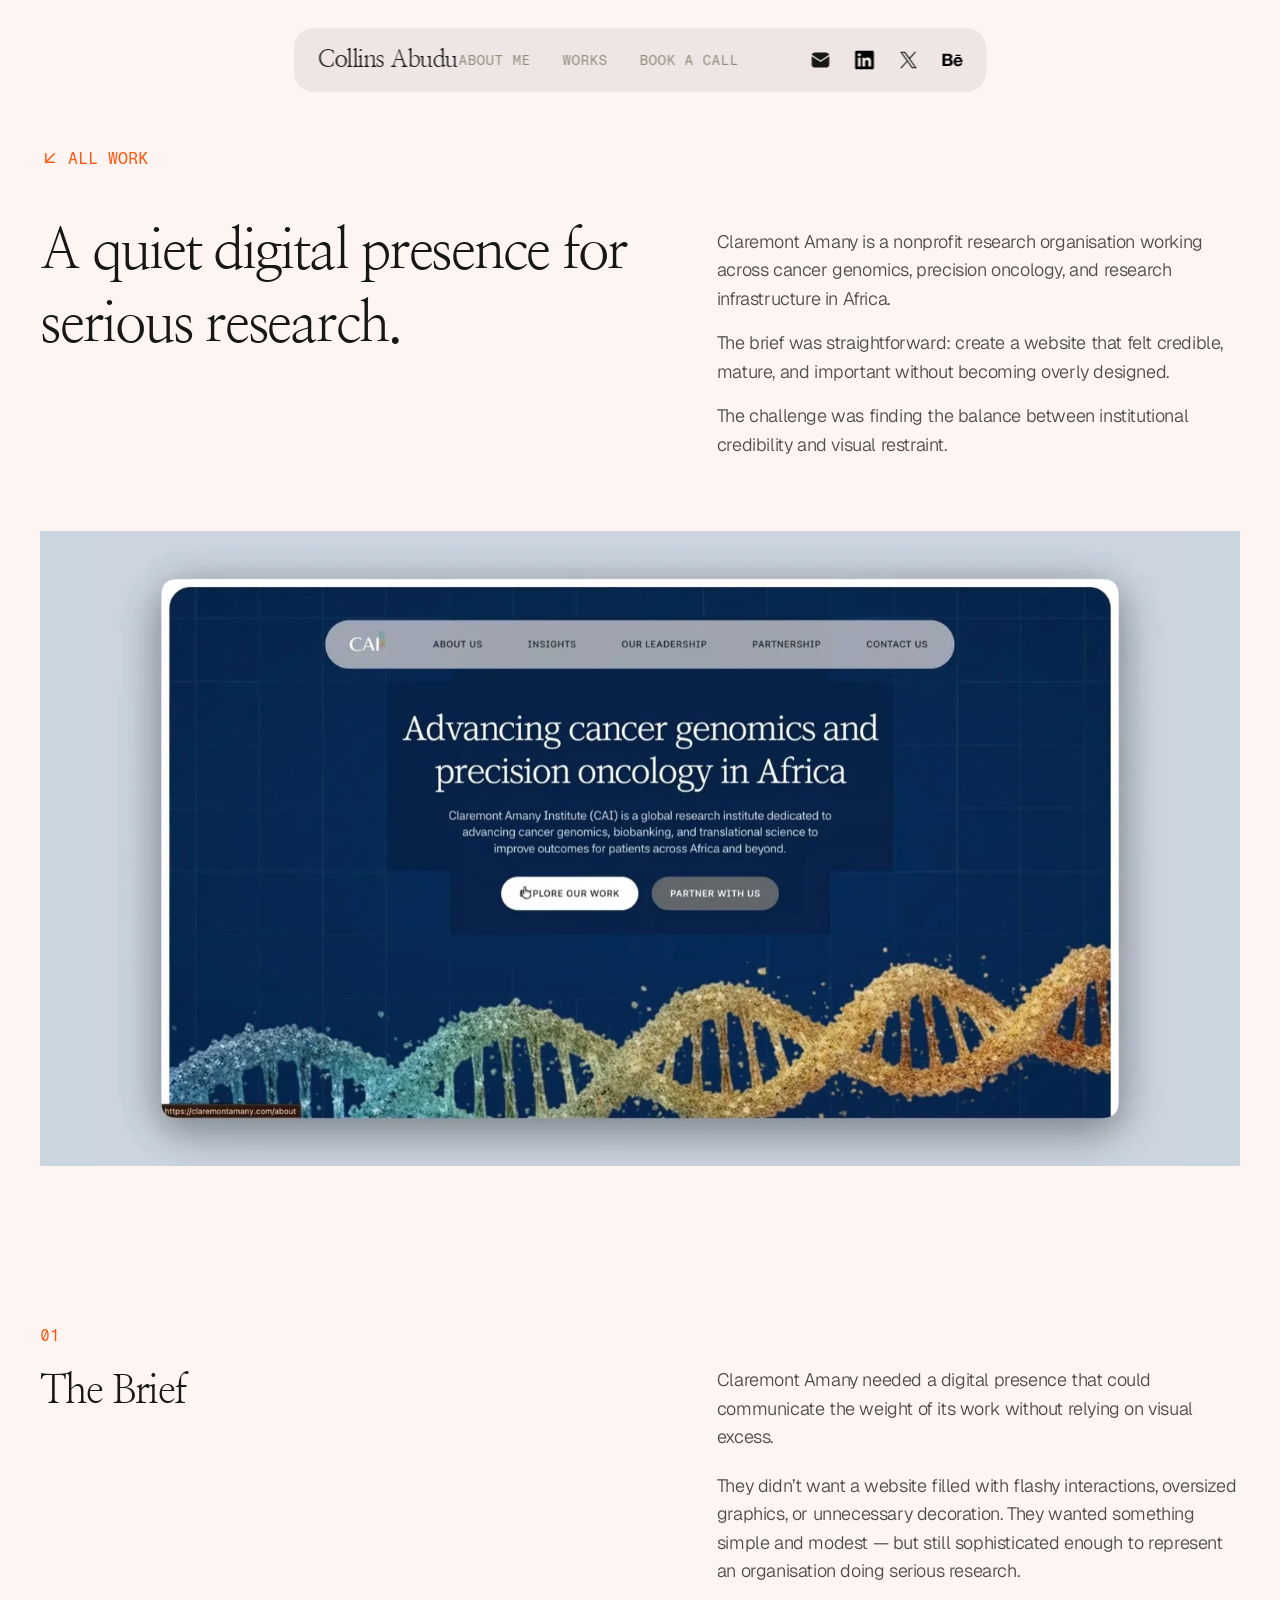
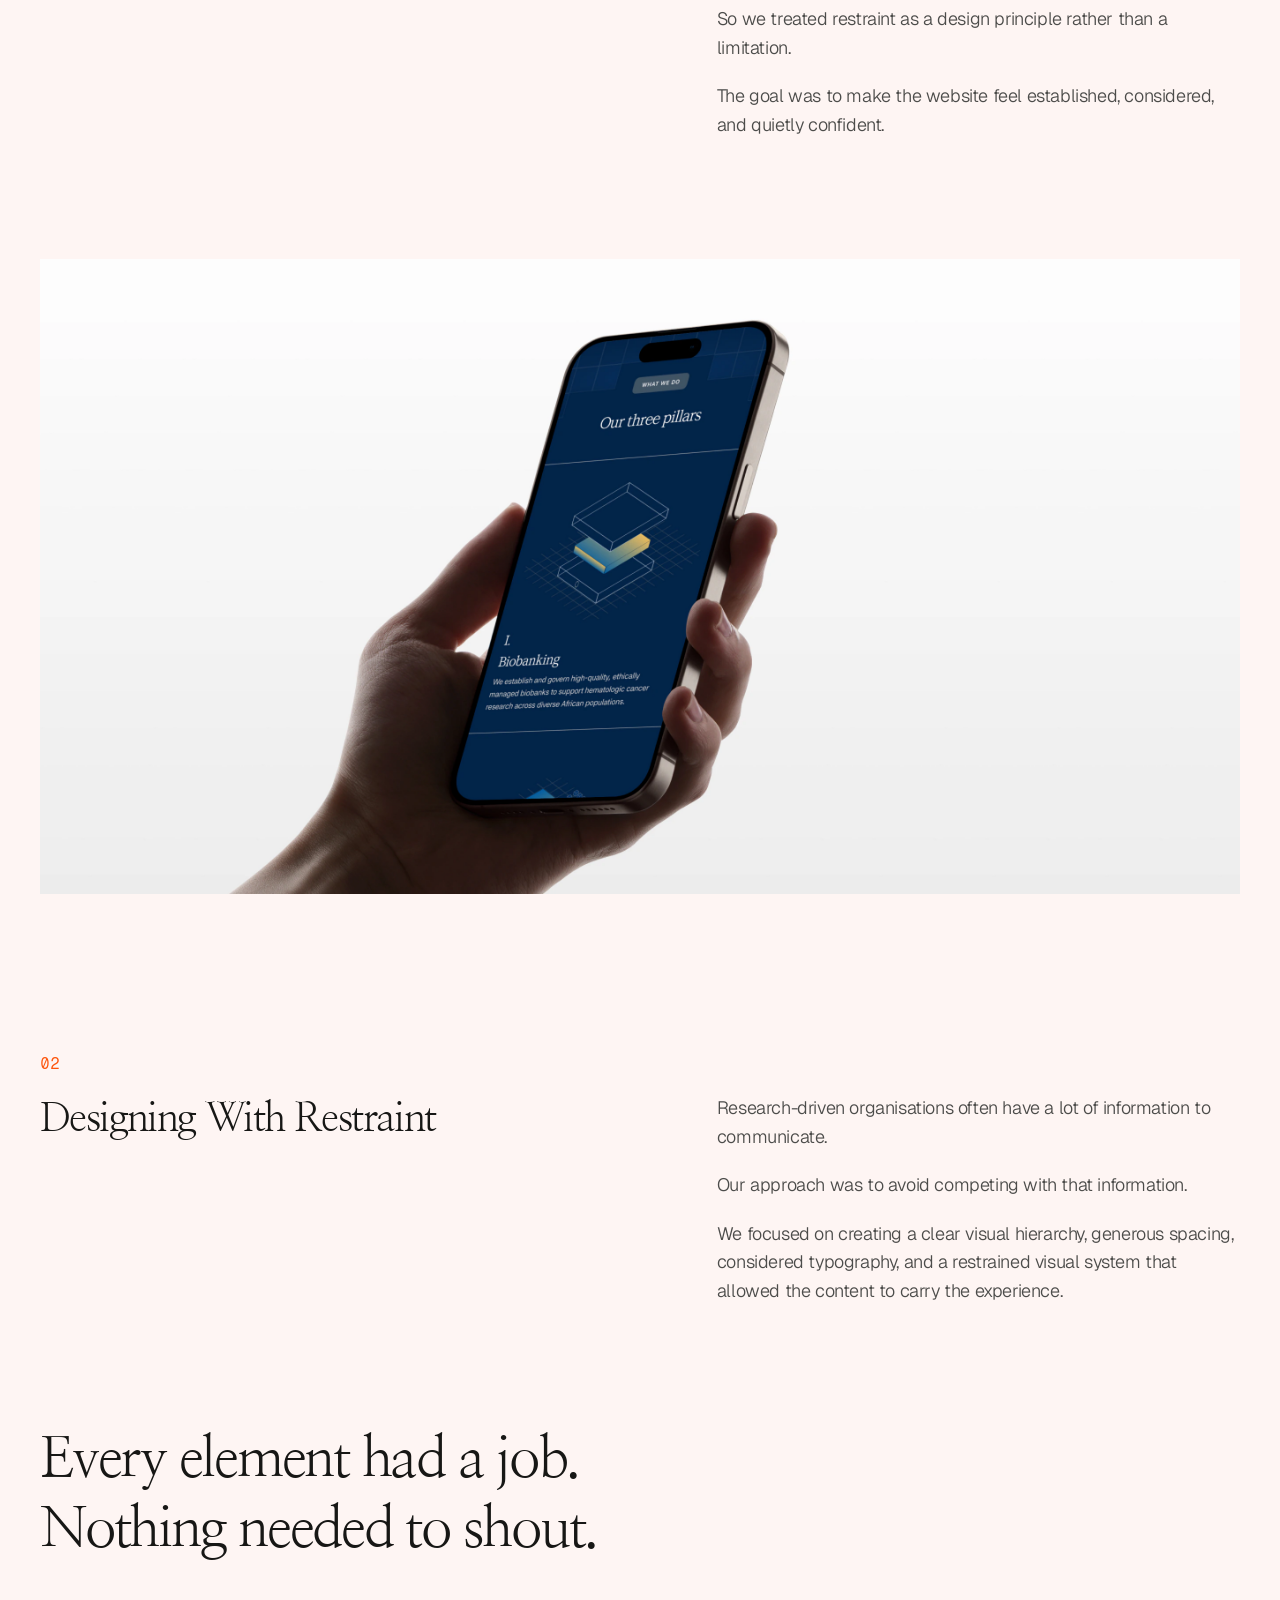
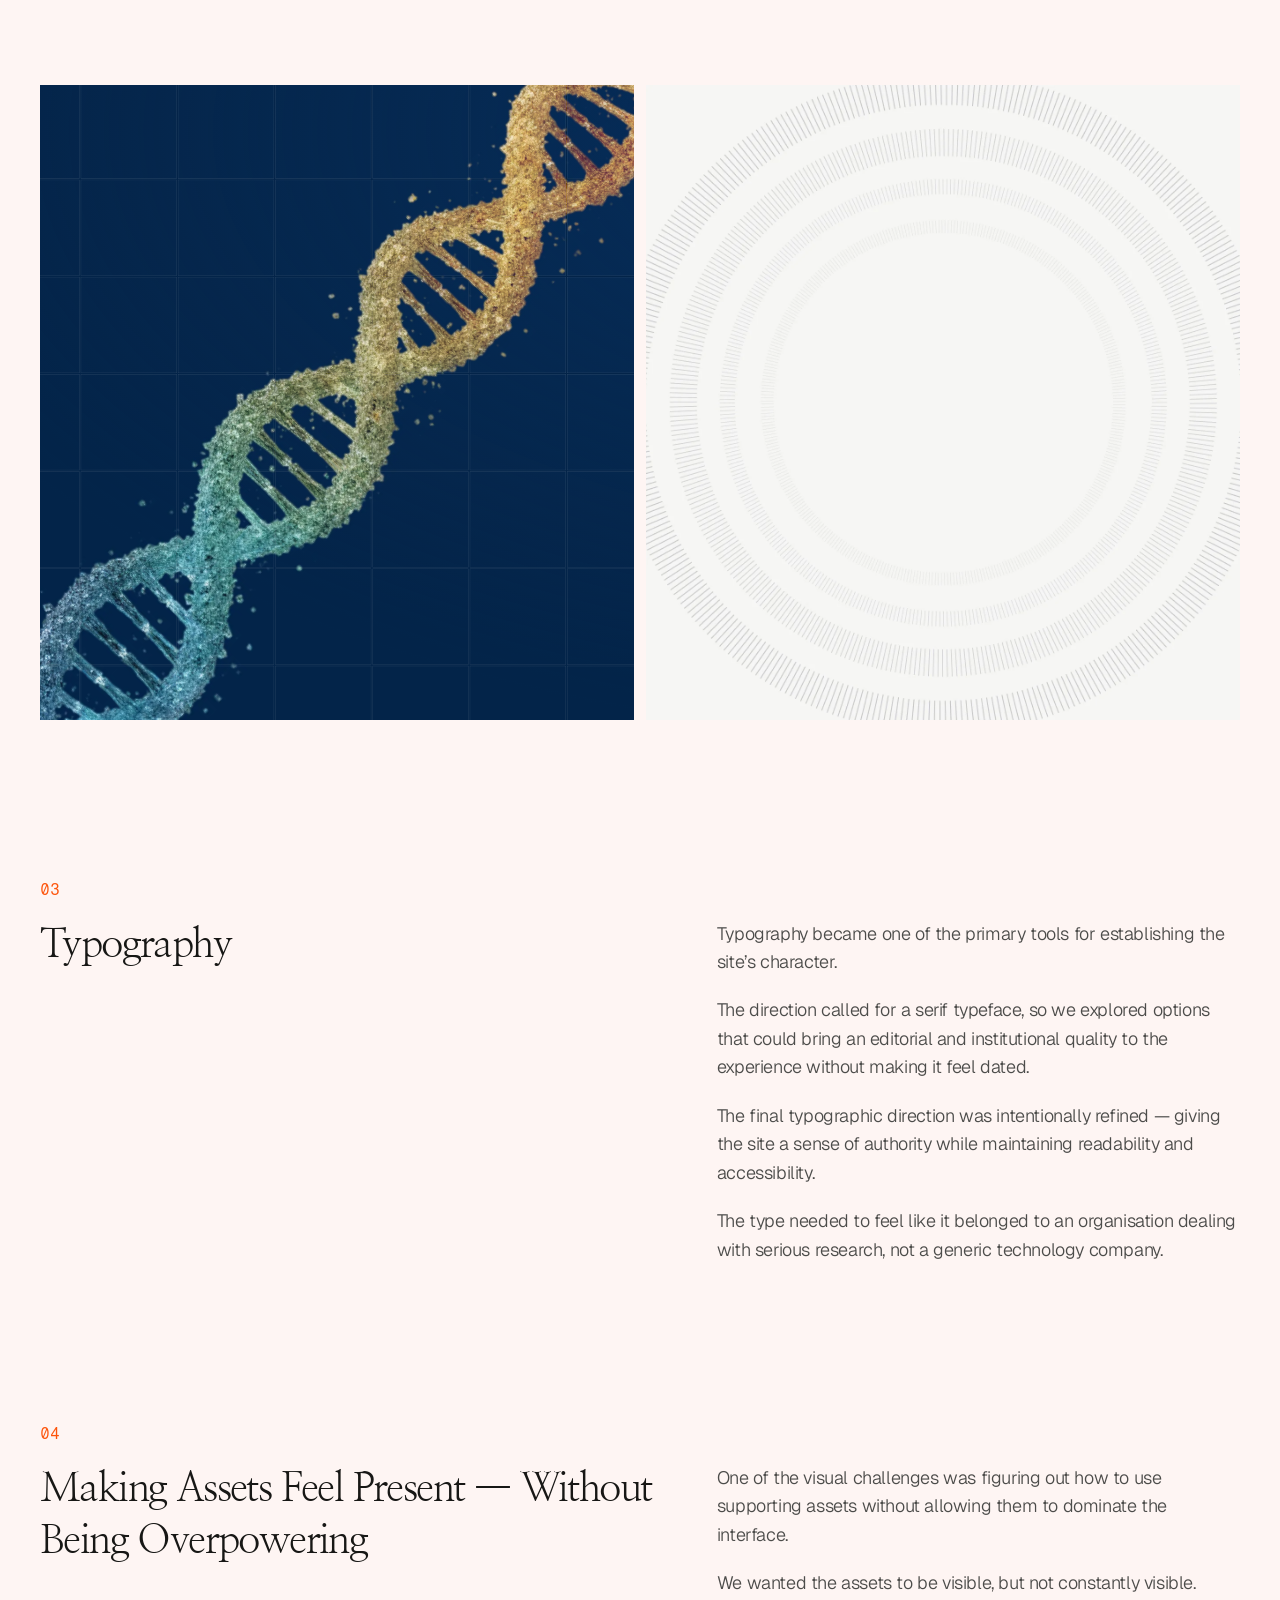
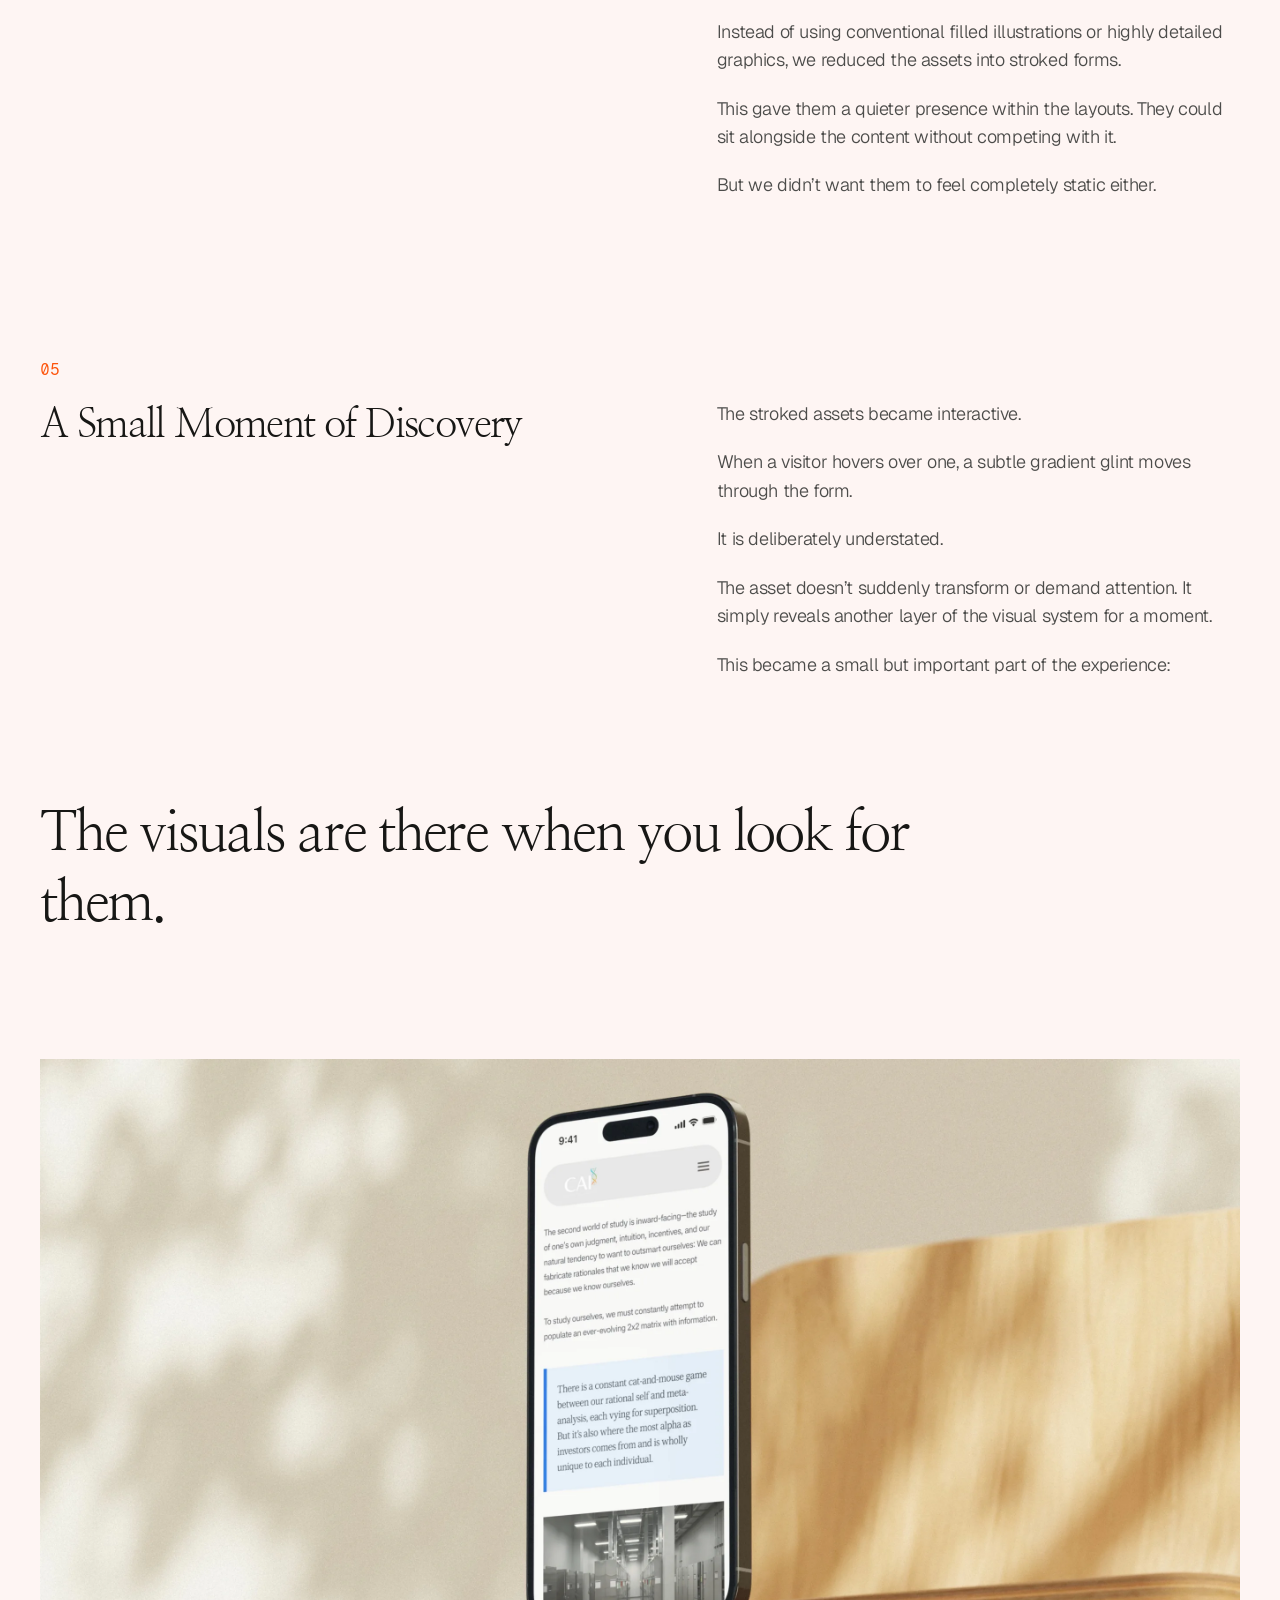
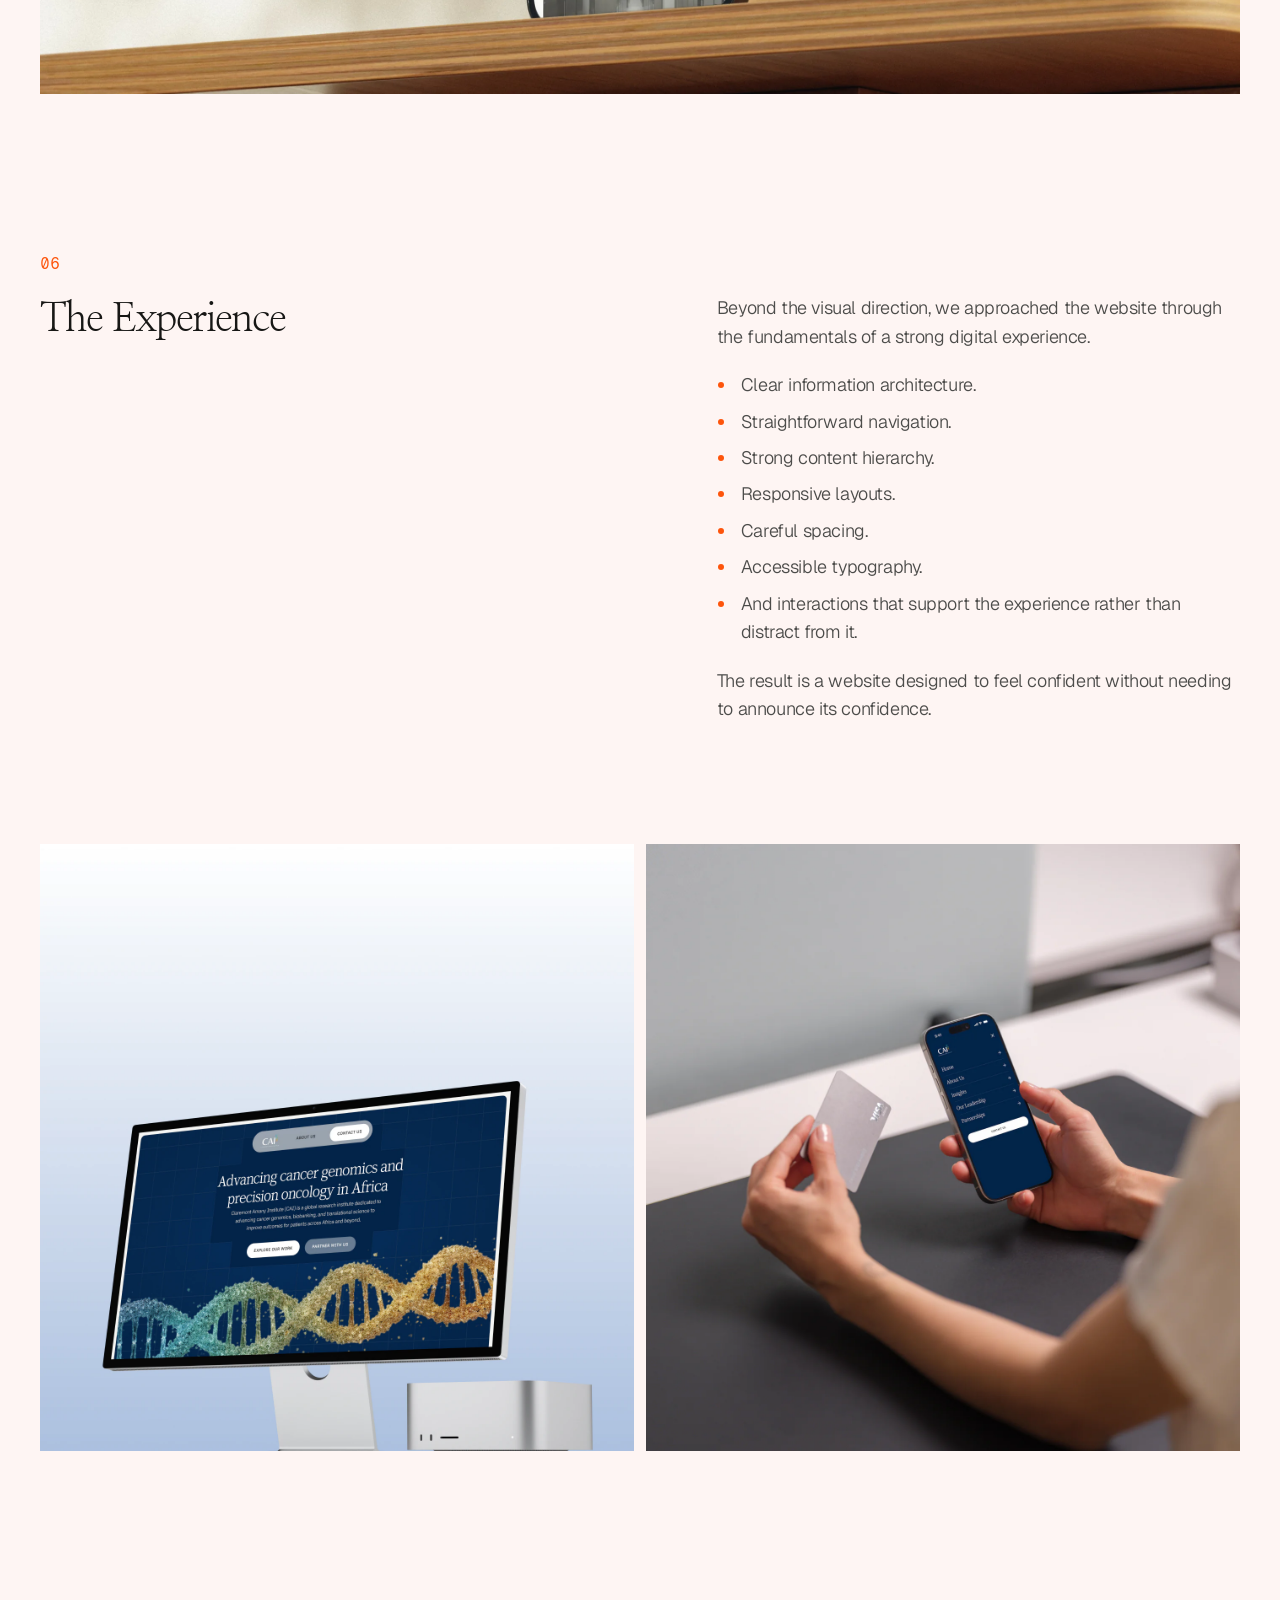
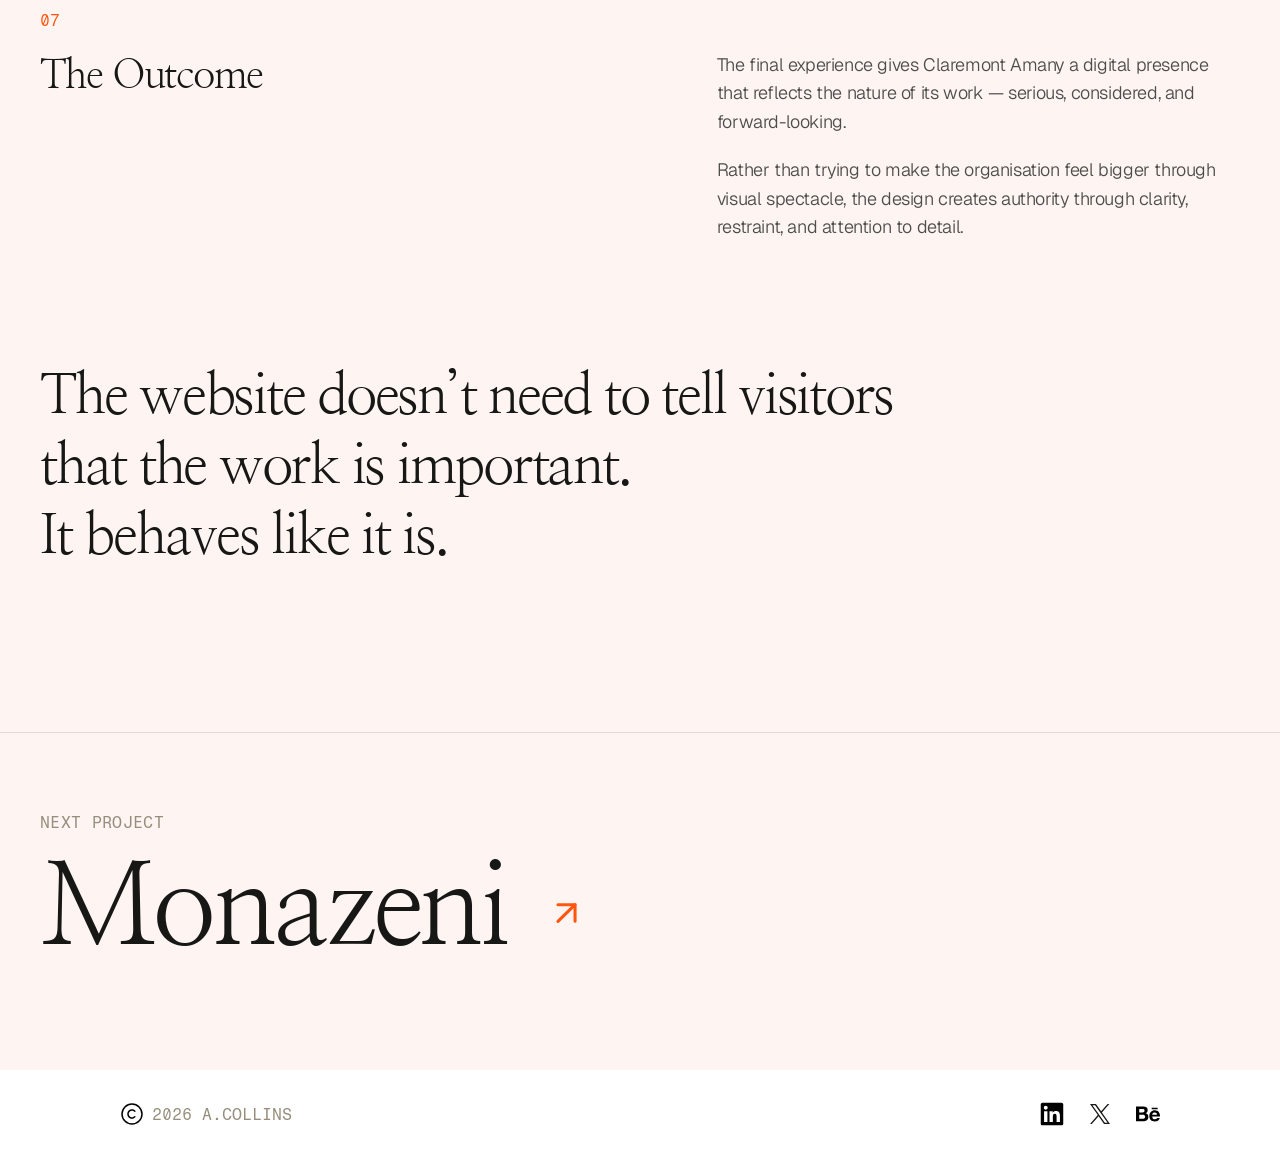
==== commit eab671c0: "Drop the tags, project facts and visit button from the case studies The studio site opens each case " ====
--- a/work/claremont-amany/index.html
+++ b/work/claremont-amany/index.html
@@ -74,16 +74,12 @@
 
     <header class="case-header">
       <div data-reveal class="case-header__main">
-        <ul class="tags"><li class="tag">Website design</li><li class="tag">Visual system</li><li class="tag">Interaction design</li></ul>
         <h1 class="case-title">A quiet digital presence for serious research.</h1>
       </div>
       <div data-reveal class="case-intro"><p>Claremont Amany is a nonprofit research organisation working across cancer genomics, precision oncology, and research infrastructure in Africa.</p><p>The brief was straightforward: create a website that felt credible, mature, and important without becoming overly designed.</p><p>The challenge was finding the balance between institutional credibility and visual restraint.</p></div>
     </header>
 
     <figure data-reveal class="case-figure case-figure--hero"><div class="case-media"><video src="../../assets/video/claremont-amany-site.mp4" poster="../../assets/video/claremont-amany-site-poster.webp" aria-label="Scrolling through the Claremont Amany website" style="object-fit:contain;background:#CBD5E0;" autoplay muted loop playsinline></video></div></figure>
-
-    <dl data-reveal class="case-meta"><div class="case-meta__item"><dt>Client</dt><dd>Claremont Amany</dd></div><div class="case-meta__item"><dt>Year</dt><dd>2026</dd></div><div class="case-meta__item"><dt>Sector</dt><dd>Nonprofit research</dd></div><div class="case-meta__item"><dt>Scope</dt><dd>Website design, Visual system, Interaction design</dd></div></dl>
-      <a data-reveal class="cta case-visit" href="https://claremontamany.com/" target="_blank" rel="noopener noreferrer"><span class="cta__inner"><span class="cta__dot" aria-hidden="true"></span><span class="cta__label">VISIT SITE</span></span></a>
 
       <section data-reveal class="case-chapter"><div class="case-chapter__head"><p class="case-kicker">01</p><h3 class="case-chapter__title">The Brief</h3></div><div class="case-chapter__body"><p>Claremont Amany needed a digital presence that could communicate the weight of its work without relying on visual excess.</p><p>They didn’t want a website filled with flashy interactions, oversized graphics, or unnecessary decoration. They wanted something simple and modest — but still sophisticated enough to represent an organisation doing serious research.</p><p>So we treated restraint as a design principle rather than a limitation.</p><p>The goal was to make the website feel established, considered, and quietly confident.</p></div></section>
       <figure data-reveal class="case-figure case-figure--full"><div class="case-media"><img src="../../assets/work/claremont-phone-hand.webp" alt="A hand holding a phone showing the Claremont Amany “Our three pillars” page, opening on Biobanking" loading="lazy" decoding="async"></div></figure>
--- a/assets/case.css
+++ b/assets/case.css
@@ -211,59 +211,6 @@
   height: 20px;
 }
 /* ============================================================
-   Block: cta
-   ============================================================ */
-/* Figma draws the stroke inside the frame bounds, so an inset ring is used
-   instead of a border, which would add 2px to the button's width and height. */
-.cta {
-  display: inline-flex;
-  flex-direction: column;
-  align-items: flex-start;
-  padding: 1px;
-  border-radius: var(--radius-pill);
-  box-shadow: inset 0 0 0 1px var(--color-accent-border);
-}
-.cta__inner {
-  position: relative;
-  display: flex;
-  align-items: center;
-  justify-content: center;
-  gap: var(--space-2);
-  padding: var(--space-3) var(--space-7);
-  border-radius: var(--radius-pill-inner);
-  background-color: var(--color-accent);
-  box-shadow: var(--shadow-cta);
-}
-/* Figma pairs the two buttons on one row, 20px apart. */
-.cta-group {
-  display: flex;
-  align-items: center;
-  justify-content: center;
-  flex-wrap: wrap;
-  gap: 20px;
-}
-/* Secondary: flat taupe pill — no accent ring, no dot, no inset highlight. */
-.cta--secondary { box-shadow: none; }
-.cta--secondary .cta__inner {
-  background-color: var(--color-accent-muted);
-  box-shadow: none;
-}
-.cta__dot {
-  flex-shrink: 0;
-  width: 9px;
-  height: 9px;
-  border-radius: 50%;
-  background-color: var(--color-dot-light);
-}
-.cta__label {
-  font-family: var(--font-mono);
-  font-weight: 400;
-  font-size: var(--fs-body);
-  line-height: normal;
-  color: var(--color-on-accent);
-  white-space: nowrap;
-}
-/* ============================================================
    Block: footer
    ============================================================ */
 .footer {
@@ -334,11 +281,6 @@
 .footer__social a { transition: opacity 200ms ease; }
 .navbar__social a:hover,
 .footer__social a:hover { opacity: 0.6; }
-.cta__inner { transition: transform 250ms ease, filter 250ms ease; }
-.cta:hover .cta__inner {
-  transform: translateY(-1px);
-  filter: brightness(1.04);
-}
 @media (prefers-reduced-motion: reduce) {
   .navbar__link,
   .project__link,
@@ -433,7 +375,6 @@
   .navbar {
     width: calc(100% - 32px);
   }
-  .cta__inner { padding: 14px var(--space-7); }
   /* Phone footer stacks and centres, socials above the credit line. */
   .footer {
     flex-direction: column-reverse;
@@ -489,37 +430,6 @@
   transform: rotate(180deg);
 }
 
-/* Tag pills, matching the project cards on the landing page */
-.tags {
-  display: flex;
-  align-items: center;
-  flex-wrap: wrap;
-  gap: 16px;
-  margin: 0;
-  padding: 0;
-  list-style: none;
-}
-
-.tag {
-  display: flex;
-  align-items: center;
-  justify-content: center;
-  padding: 8px 12px;
-  border-radius: 30px;
-  background-color: var(--color-tag-surface);
-  font-family: var(--font-mono);
-  font-weight: 400;
-  font-size: var(--fs-nav);
-  line-height: normal;
-  color: var(--color-tag-text);
-  white-space: nowrap;
-}
-
-/* "Visit site" sits with the project facts, in the landing page's CTA shape */
-.case-visit {
-  align-self: flex-start;
-  margin-top: 48px;
-}
 
 /* Header: tags + title on the left, intro on the right */
 .case-header {
@@ -533,9 +443,6 @@
   flex-direction: column;
   gap: 20px;
   flex: 0 1 656px;
-}
-.case-header .tag {
-  border-radius: 20px;
 }
 .case-title {
   margin: 0;
@@ -877,31 +784,6 @@
   letter-spacing: 0.32px;
   text-transform: uppercase;
 }
-/* Project facts */
-.case-meta {
-  display: grid;
-  grid-template-columns: repeat(4, minmax(0, 1fr));
-  gap: 24px 12px;
-  margin: 40px 0 0;
-}
-.case-meta__item {
-  padding-top: 16px;
-  border-top: 1px solid var(--case-rule);
-}
-.case-meta dt,
-.case-credits dt {
-  color: var(--color-muted);
-  font-family: var(--font-mono);
-  font-size: 14px;
-  letter-spacing: 0.14px;
-  text-transform: uppercase;
-}
-.case-meta dd,
-.case-credits dd {
-  margin: 8px 0 0;
-  font-size: 18px;
-  line-height: 1.4;
-}
 /* Chapters: number + heading left, copy right (same columns as the header) */
 .case-chapter {
   display: flex;
@@ -1168,9 +1050,6 @@
   }
 }
 @media (max-width: 900px) {
-  .tag {
-    font-size: 14px;
-  }
   .case-header,
   .case-chapter {
     flex-direction: column;
@@ -1208,7 +1087,6 @@
   .case-credits {
     margin-top: 88px;
   }
-  .case-meta,
   .case-credits__list {
     grid-template-columns: repeat(2, minmax(0, 1fr));
   }
@@ -1360,7 +1238,6 @@
 .case-intro,
 .case-chapter__body p,
 .case-list li,
-.case-meta dd,
 .case-credits dd,
 .case-stats span {
   font-family: var(--font-sans);
@@ -1369,7 +1246,6 @@
   color: var(--color-body);
 }
 
-.case-meta dd,
 .case-credits dd { color: var(--color-ink); }
 
 .case-kicker { color: var(--color-muted); }
@@ -1392,5 +1268,4 @@
   .case-statement,
   .case-quote p { letter-spacing: -1.2px; }
   .case-chapter__title { letter-spacing: -0.9px; }
-  .case-visit { align-self: stretch; }
-}
+}
